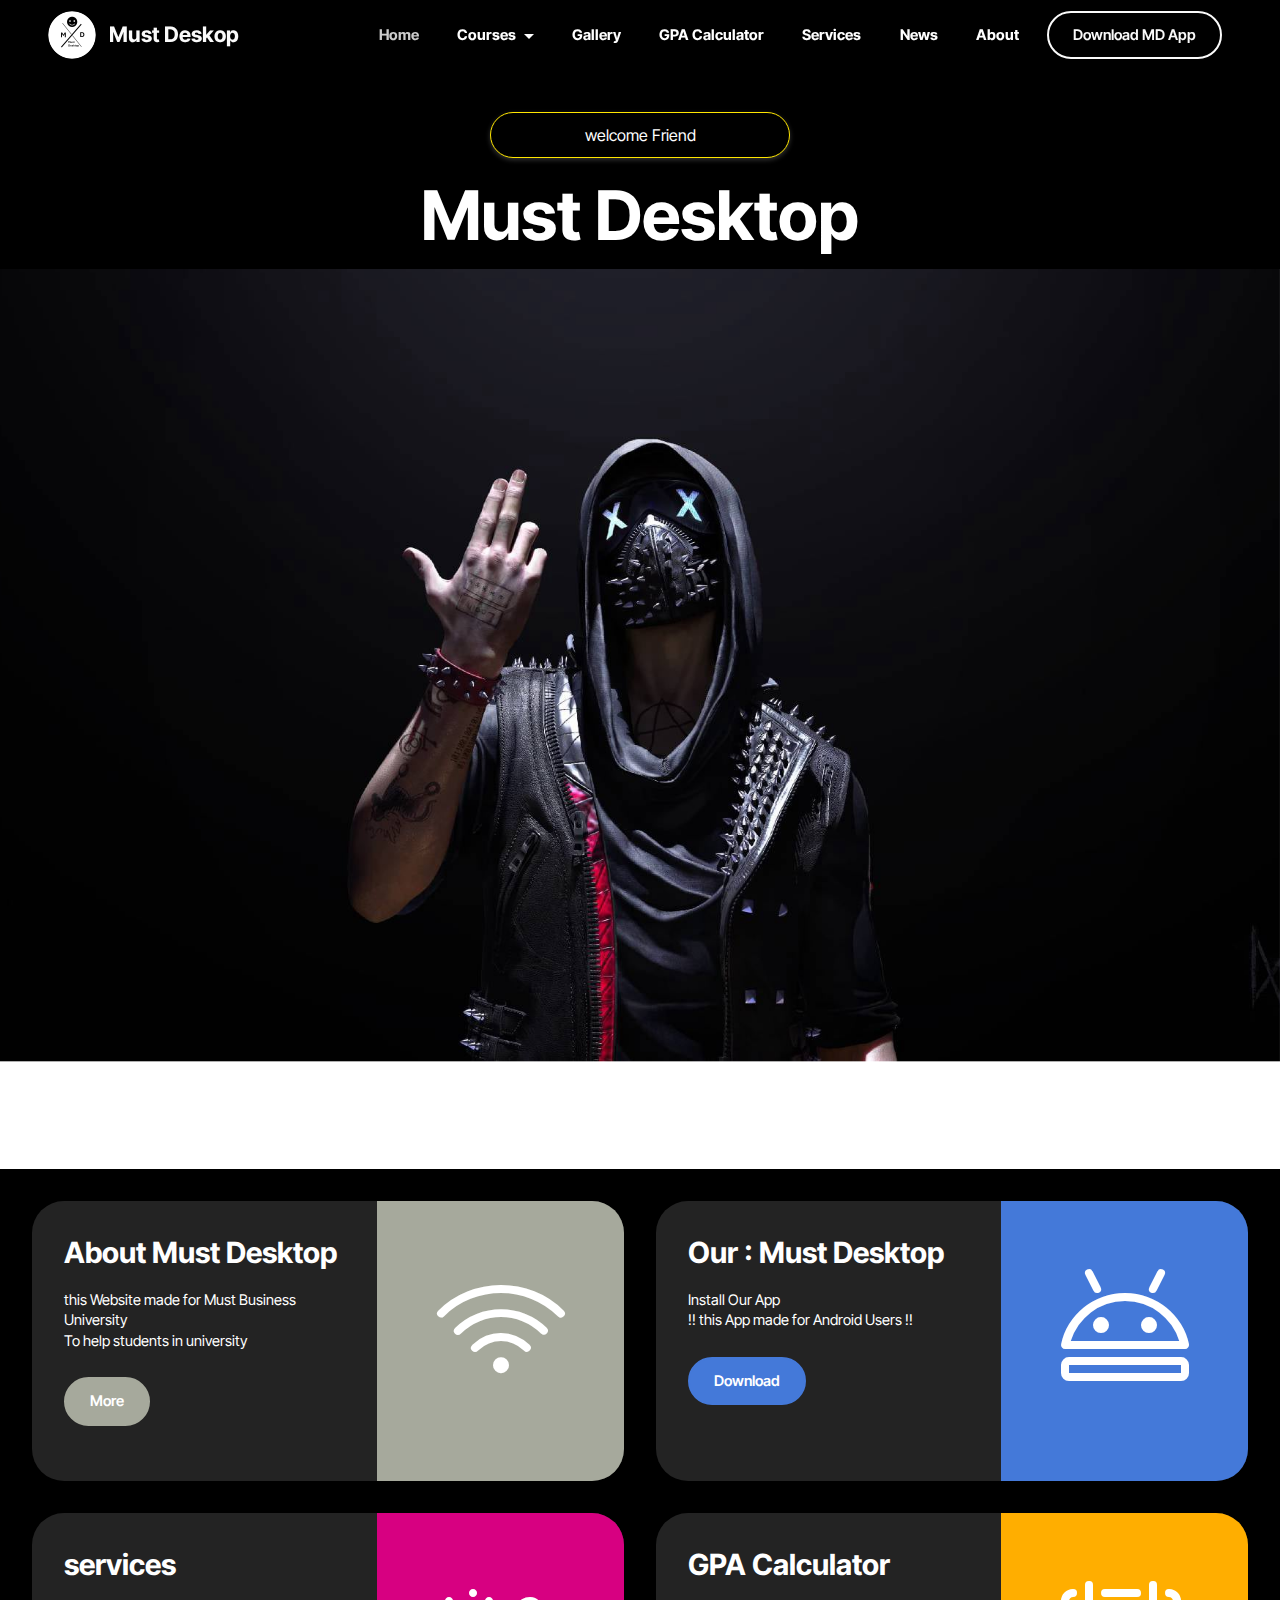
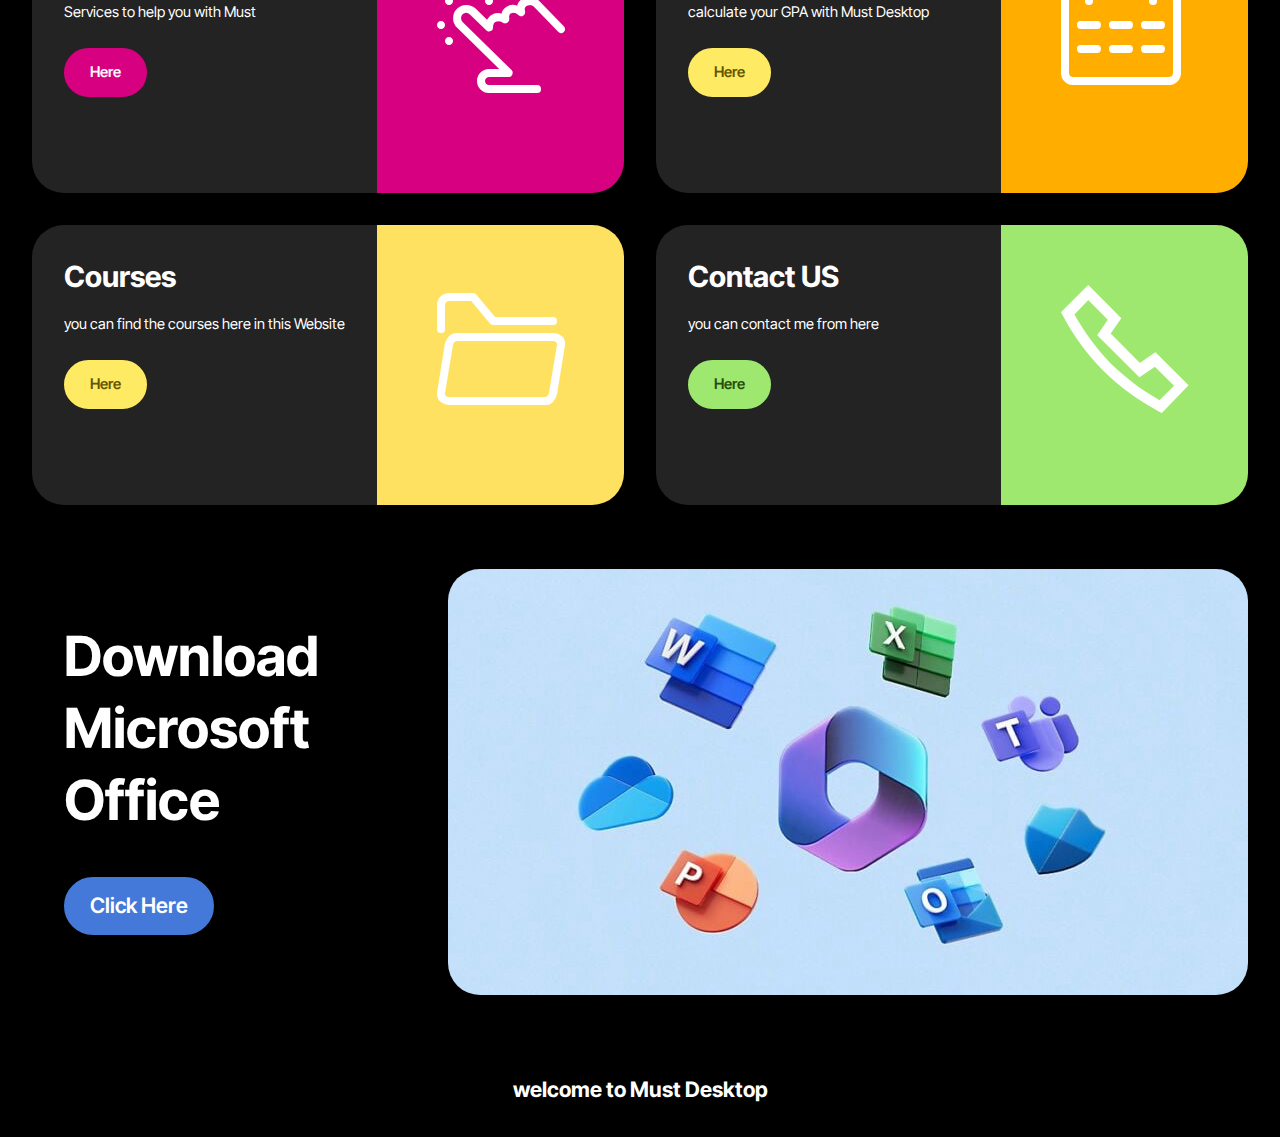
==== index.html @ 6c33d4c7 "Add files via upload" ====
<!DOCTYPE html>
<html  >
<head>
  <!--  -->
  <meta charset="UTF-8">
  <meta http-equiv="X-UA-Compatible" content="IE=edge">
  <meta name="generator" content="">
  <meta name="twitter:card" content="summary_large_image"/>
  <meta name="twitter:image:src" content="assets/images/index-meta.png">
  <meta property="og:image" content="assets/images/index-meta.png">
  <meta name="twitter:title" content="Home">
  <meta name="viewport" content="width=device-width, initial-scale=1, minimum-scale=1">
  <link rel="shortcut icon" href="assets/images/must-dsk-96x96.png" type="image/x-icon">
  <meta name="description" content="">
  
  
  <title>Home</title>
  <link rel="stylesheet" href="assets/web/assets/mobirise-icons-bold/mobirise-icons-bold.css">
  <link rel="stylesheet" href="assets/web/assets/mobirise-icons2/mobirise2.css">
  <link rel="stylesheet" href="assets/bootstrap/css/bootstrap.min.css">
  <link rel="stylesheet" href="assets/bootstrap/css/bootstrap-grid.min.css">
  <link rel="stylesheet" href="assets/bootstrap/css/bootstrap-reboot.min.css">
  <link rel="stylesheet" href="assets/parallax/jarallax.css">
  <link rel="stylesheet" href="assets/animatecss/animate.css">
  <link rel="stylesheet" href="assets/dropdown/css/style.css">
  <link rel="stylesheet" href="assets/socicon/css/styles.css">
  <link rel="stylesheet" href="assets/theme/css/style.css">
  <link rel="preload" href="https://fonts.googleapis.com/css?family=Inter+Tight:100,200,300,400,500,600,700,800,900,100i,200i,300i,400i,500i,600i,700i,800i,900i&display=swap" as="style" onload="this.onload=null;this.rel='stylesheet'">
  <noscript><link rel="stylesheet" href="https://fonts.googleapis.com/css?family=Inter+Tight:100,200,300,400,500,600,700,800,900,100i,200i,300i,400i,500i,600i,700i,800i,900i&display=swap"></noscript>
  <link rel="preload" as="style" href="assets/mobirise/css/mbr-additional.css?v=5UzXDF"><link rel="stylesheet" href="assets/mobirise/css/mbr-additional.css?v=5UzXDF" type="text/css">
  <link rel="stylesheet" href="bott/styleb.css">
  <link rel="stylesheet" href="bott/stylm.css">
  
  
</head>
<body>
    


  <section data-bs-version="5.1" class="menu menu2 cid-ui3Yb6I7RY" once="menu" id="menu2-0">
    
    <nav class="navbar navbar-dropdown navbar-fixed-top navbar-expand-lg">
        <div class="container">
            <div class="navbar-brand">
                <span class="navbar-logo">
                    <a href="index.html">
                        <img src="assets/images/must-dsk-96x96.png" alt="" style="height: 3rem;">
                    </a>
                </span>
                <span class="navbar-caption-wrap"><a class="navbar-caption text-white text-primary display-7" href="index.html">Must Deskop</a></span>
            </div>
            <button class="navbar-toggler" type="button" data-toggle="collapse" data-bs-toggle="collapse" data-target="#navbarSupportedContent" data-bs-target="#navbarSupportedContent" aria-controls="navbarNavAltMarkup" aria-expanded="false" aria-label="Toggle navigation">
                <div class="hamburger">
                    <span></span>
                    <span></span>
                    <span></span>
                    <span></span>
                </div>
            </button>
            <div class="collapse navbar-collapse" id="navbarSupportedContent">
                <ul class="navbar-nav nav-dropdown" data-app-modern-menu="true"><li class="nav-item"><a class="nav-link link text-secondary text-primary display-4" href="index.html"><strong>Home</strong></a></li><li class="nav-item dropdown"><a class="nav-link link text-secondary text-primary dropdown-toggle display-4" href="about.html" data-toggle="dropdown-submenu" data-bs-toggle="dropdown" data-bs-auto-close="outside" aria-expanded="false"><strong>Courses</strong></a><div class="dropdown-menu" aria-labelledby="dropdown-895"><a class="text-secondary text-primary dropdown-item display-4" href="busm.html"><strong>Business</strong></a><a class="text-secondary text-primary dropdown-item display-4" href="med.html"><strong>Media</strong></a></div></li><li class="nav-item"><a class="nav-link link text-secondary text-primary show display-4" href="gallery.html"><strong>Gallery</strong></a></li><li class="nav-item"><a class="nav-link link text-secondary text-primary display-4" href="calc.html"><strong>GPA Calculator</strong></a></li>
                    <li class="nav-item"><a class="nav-link link text-secondary text-primary display-4" href="serv.html"><strong>
                            Services</strong></a></li><li class="nav-item"><a class="nav-link link text-secondary text-primary display-4" href="news.html#news09-1a"><strong>News</strong></a></li><li class="nav-item"><a class="nav-link link text-secondary text-primary display-4" href="about.html"><strong>About</strong></a></li></ul>
                
                <div class="navbar-buttons mbr-section-btn"><a class="btn btn-white-outline display-4" href="serv.html#article05-1d">
                        Download MD App<br></a></div>
            </div>
        </div>
    </nav>
</section>

<section data-bs-version="5.1" class="header10 cid-ui4iijwV7q" id="header10-f">

    

    
    

    <div class="align-center container-fluid">
        <div class="row justify-content-center">
            <div class="col-md-12 col-lg-9">
                <div id="message" class="hidden" style="color: white;" style="font-weight:bolder">welcome Friend</div>
                <h1 class="mbr-section-title mbr-fonts-style mb-3 display-1"><strong>Must Desktop</strong></h1>
                
                
                
            </div>
        </div>
    </div>
</section>

<section data-bs-version="5.1" class="header6 cid-ui46Jbj3x4 mbr-fullscreen mbr-parallax-background" id="header6-a">

    

    
    

    <div class="align-center container">
        <div class="row justify-content-center">
            <div class="col-12 col-lg-10">
                
                
                
                
            </div>
        </div>
    </div>
</section>

<section data-bs-version="5.1" class="features5 cid-ui4jJ9WO62" id="features6-h">

    

    
    
    <div class="container">
        <div class="row justify-content-center">
            <div class="card col-12 col-lg-6">
                <div class="card-wrapper mbr-flex">
                    <div class="card-box align-left">
                        
                        <h5 class="card-title mbr-fonts-style align-left mb-3 display-5"><strong>About Must Desktop</strong></h5>
                        <p class="mbr-text mbr-fonts-style mb-3 display-4">this Website made for Must Business University
<br>To help students in university</p>
                        <div class="mbr-section-btn"><a href="about.html" class="btn btn-info display-4">More</a></div>
                    </div>
                    <div class="img-wrapper img1 align-center">
                        <span class="mbr-iconfont mbrib-wifi"></span>
                    </div>
                </div>
            </div>

            <div class="card col-12 col-lg-6">
                <div class="card-wrapper mbr-flex">
                    <div class="card-box align-left">
                        
                        <h5 class="card-title mbr-fonts-style align-left mb-3 display-5"><strong>Our : Must Desktop</strong></h5>
                        <p class="mbr-text mbr-fonts-style mb-3 display-4">Install Our App
<br>!! this App made for Android Users !!</p>
                        <div class="mbr-section-btn"><a href="serv.html#article05-1d" class="btn btn-warning display-4">Download</a></div>
                    </div>
                    <div class="img-wrapper img2 align-center">
                        <span class="mbr-iconfont mbrib-android"></span>
                    </div>
                </div>
            </div>
        </div>
    </div>
</section>

<section data-bs-version="5.1" class="features5 cid-uilIo9SWCh" id="features6-1h">

    

    
    
    <div class="container">
        <div class="row justify-content-center">
            <div class="card col-12 col-lg-6">
                <div class="card-wrapper mbr-flex">
                    <div class="card-box align-left">
                        
                        <h5 class="card-title mbr-fonts-style align-left mb-3 display-5">
                            <strong>services</strong></h5>
                        <p class="mbr-text mbr-fonts-style mb-3 display-4">Services to help you with Must</p>
                        <div class="mbr-section-btn"><a href="serv.html" class="btn btn-danger display-4">Here</a></div>
                    </div>
                    <div class="img-wrapper img1 align-center">
                        <span class="mbr-iconfont mbrib-touch"></span>
                    </div>
                </div>
            </div>

            <div class="card col-12 col-lg-6">
                <div class="card-wrapper mbr-flex">
                    <div class="card-box align-left">
                        
                        <h5 class="card-title mbr-fonts-style align-left mb-3 display-5"><strong>GPA Calculator</strong></h5>
                        <p class="mbr-text mbr-fonts-style mb-3 display-4">calculate your GPA with Must Desktop</p>
                        <div class="mbr-section-btn"><a href="calc.html#article07-1f" class="btn btn-primary display-4">Here</a></div>
                    </div>
                    <div class="img-wrapper img2 align-center">
                        <span class="mbr-iconfont mbrib-calendar"></span>
                    </div>
                </div>
            </div>
        </div>
    </div>
</section>

<section data-bs-version="5.1" class="features5 cid-ui4jPOGW1m" id="features6-i">

    

    
    
    <div class="container">
        <div class="row justify-content-center">
            <div class="card col-12 col-lg-6">
                <div class="card-wrapper mbr-flex">
                    <div class="card-box align-left">
                        
                        <h5 class="card-title mbr-fonts-style align-left mb-3 display-5">
                            <strong>Courses</strong>
                        </h5>
                        <p class="mbr-text mbr-fonts-style mb-3 display-4">
                            you can find the courses here in this Website</p>
                        <div class="mbr-section-btn"><a href="bus.html" class="btn btn-primary display-4">Here</a></div>
                    </div>
                    <div class="img-wrapper img1 align-center">
                        <span class="mbr-iconfont mbrib-opened-folder"></span>
                    </div>
                </div>
            </div>

            <div class="card col-12 col-lg-6">
                <div class="card-wrapper mbr-flex">
                    <div class="card-box align-left">
                        
                        <h5 class="card-title mbr-fonts-style align-left mb-3 display-5"><strong>Contact US</strong></h5>
                        <p class="mbr-text mbr-fonts-style mb-3 display-4">
                            you can contact me from here</p>
                        <div class="mbr-section-btn"><a href="contact.html" class="btn btn-success display-4">Here</a></div>
                    </div>
                    <div class="img-wrapper img2 align-center">
                        <span class="mbr-iconfont mobi-mbri-phone mobi-mbri"></span>
                    </div>
                </div>
            </div>
        </div>
    </div>
</section>

<section data-bs-version="5.1" class="header1 cid-ujWmqSXsCU" id="header01-21">
	

	
	

	<div class="container-fluid">
		<div class="row justify-content-center">
			<div class="col-12 col-md-12 col-lg-8 image-wrapper">
				<img class="w-100" src="assets/images/microsoft-office-microsoft-365-800x426.jpg" alt="">
			</div>
			<div class="col-12 col-lg col-md-12">
				<div class="text-wrapper align-left">
					<h1 class="mbr-section-title mbr-fonts-style mb-4 display-2">
						<strong>Download&nbsp; Microsoft Office</strong></h1>
					
					<div class="mbr-section-btn mt-3"><a class="btn btn-warning display-7" href="serv.html#article05-1z">Click Here</a></div>
				</div>
			</div>
		</div>
	</div>
</section>

<section data-bs-version="5.1" class="footer4 cid-uidx9mjddY" once="footers" id="footer04-p">

    

    

    <div class="container">
        <div class="media-container-row align-center mbr-white">
            <div class="col-12">
                <p class="mbr-text mb-0 mbr-fonts-style display-7"><strong>welcome to Must Desktop</strong></p>
            </div>
        </div>
    </div>
<script src="assets/bootstrap/js/bootstrap.bundle.min.js"></script>  <script src="assets/parallax/jarallax.js"></script>  <script src="assets/smoothscroll/smooth-scroll.js"></script>  <script src="assets/ytplayer/index.js"></script>  <script src="assets/dropdown/js/navbar-dropdown.js"></script>  <script src="assets/theme/js/script.js"></script>  
  
  
 <div id="scrollToTop" class="scrollToTop mbr-arrow-up"><a style="text-align: center;"><i class="mbr-arrow-up-icon mbr-arrow-up-icon-cm cm-icon cm-icon-smallarrow-up"></i></a></div>
    <input name="animation" type="hidden">

    
      <div class="bottom-nav">
          <a href="index.html" class="nav-link">
              <img src="bott/iconbott/home_24dp_E8EAED.svg" alt="Home">
              <span style="font-size: 9px;">Home</span>
          </a>
          <a href="bus.html" class="nav-link">
              <img src="bott/iconbott/folder_24dp_E8EAED.svg" alt="Courses">
              <span style="font-size: 9px;">Courses</span>
          </a>
          <a href="serv.html" class="nav-link">
              <img src="bott/iconbott/dns_24dp_E8EAED.svg" alt="Gallery">
              <span style="font-size: 9px;" >Services</span>
          </a>
          <a href="calc.html" class="nav-link">
              <img src="bott/iconbott/calculate_24dp_E8EAED.svg" alt="About">
              <span style="font-size: 9px;">GPA Calculator</span>
          </a>
          <a href="about.html" class="nav-link">
              <img src="bott/iconbott/bolt_24dp_E8EAED.svg" alt="About">
              <span style="font-size: 9px;">About</span>
            </a>
      </div>
    
      <script src="bott/script.js"></script>
      <script src="bott/scripts.js"></script>
  </body>
</html>
---- assets/web/assets/mobirise-icons-bold/mobirise-icons-bold.css ----
@font-face {
  font-family: 'mobirise-icons-bold';
  font-display: swap;
  src:  url('mobirise-icons-bold.eot?m1l4yr');
  src:  url('mobirise-icons-bold.eot?m1l4yr#iefix') format('embedded-opentype'),
    url('mobirise-icons-bold.ttf?m1l4yr') format('truetype'),
    url('mobirise-icons-bold.woff?m1l4yr') format('woff'),
    url('mobirise-icons-bold.svg?m1l4yr#mobirise-icons-bold') format('svg');
  font-weight: normal;
  font-style: normal;
}

[class^="mbrib-"], [class*="mbrib-"] {
  /* use !important to prevent issues with browser extensions that change fonts */
  font-family: 'mobirise-icons-bold' !important;
  speak: none;
  font-style: normal;
  font-weight: normal;
  font-variant: normal;
  text-transform: none;
  line-height: 1;

  /* Better Font Rendering =========== */
  -webkit-font-smoothing: antialiased;
  -moz-osx-font-smoothing: grayscale;
}

.mbrib-add-submenu:before {
  content: "\e900";
}
.mbrib-alert:before {
  content: "\e901";
}
.mbrib-align-center:before {
  content: "\e902";
}
.mbrib-align-justify:before {
  content: "\e903";
}
.mbrib-align-left:before {
  content: "\e904";
}
.mbrib-align-right:before {
  content: "\e905";
}
.mbrib-android:before {
  content: "\e906";
}
.mbrib-apple:before {
  content: "\e907";
}
.mbrib-arrow-down:before {
  content: "\e908";
}
.mbrib-arrow-next:before {
  content: "\e909";
}
.mbrib-arrow-prev:before {
  content: "\e90a";
}
.mbrib-arrow-up:before {
  content: "\e90b";
}
.mbrib-bold:before {
  content: "\e90c";
}
.mbrib-bookmark:before {
  content: "\e90d";
}
.mbrib-bootstrap:before {
  content: "\e90e";
}
.mbrib-briefcase:before {
  content: "\e90f";
}
.mbrib-browse:before {
  content: "\e910";
}
.mbrib-bulleted-list:before {
  content: "\e911";
}
.mbrib-calendar:before {
  content: "\e912";
}
.mbrib-camera:before {
  content: "\e913";
}
.mbrib-cart-add:before {
  content: "\e914";
}
.mbrib-cart-full:before {
  content: "\e915";
}
.mbrib-cash:before {
  content: "\e916";
}
.mbrib-change-style:before {
  content: "\e917";
}
.mbrib-chat:before {
  content: "\e918";
}
.mbrib-clock:before {
  content: "\e919";
}
.mbrib-close:before {
  content: "\e91a";
}
.mbrib-cloud:before {
  content: "\e91b";
}
.mbrib-code:before {
  content: "\e91c";
}
.mbrib-contact-form:before {
  content: "\e91d";
}
.mbrib-credit-card:before {
  content: "\e91e";
}
.mbrib-cursor-click:before {
  content: "\e91f";
}
.mbrib-cust-feedback:before {
  content: "\e920";
}
.mbrib-database:before {
  content: "\e921";
}
.mbrib-delivery:before {
  content: "\e922";
}
.mbrib-desktop:before {
  content: "\e923";
}
.mbrib-devices:before {
  content: "\e924";
}
.mbrib-down:before {
  content: "\e925";
}
.mbrib-download:before {
  content: "\e926";
}
.mbrib-drag-n-drop:before {
  content: "\e927";
}
.mbrib-drag-n-drop2:before {
  content: "\e928";
}
.mbrib-edit:before {
  content: "\e929";
}
.mbrib-edit2:before {
  content: "\e92a";
}
.mbrib-error:before {
  content: "\e92b";
}
.mbrib-extension:before {
  content: "\e92c";
}
.mbrib-features:before {
  content: "\e92d";
}
.mbrib-file:before {
  content: "\e92e";
}
.mbrib-flag:before {
  content: "\e92f";
}
.mbrib-folder:before {
  content: "\e930";
}
.mbrib-gift:before {
  content: "\e931";
}
.mbrib-github:before {
  content: "\e932";
}
.mbrib-globe-2:before {
  content: "\e933";
}
.mbrib-globe:before {
  content: "\e934";
}
.mbrib-growing-chart:before {
  content: "\e935";
}
.mbrib-hearth:before {
  content: "\e936";
}
.mbrib-help:before {
  content: "\e937";
}
.mbrib-home:before {
  content: "\e938";
}
.mbrib-hot-cup:before {
  content: "\e939";
}
.mbrib-idea:before {
  content: "\e93a";
}
.mbrib-image-gallery:before {
  content: "\e93b";
}
.mbrib-image-slider:before {
  content: "\e93c";
}
.mbrib-info:before {
  content: "\e93d";
}
.mbrib-italic:before {
  content: "\e93e";
}
.mbrib-key:before {
  content: "\e93f";
}
.mbrib-laptop:before {
  content: "\e940";
}
.mbrib-layers:before {
  content: "\e941";
}
.mbrib-left-right:before {
  content: "\e942";
}
.mbrib-left:before {
  content: "\e943";
}
.mbrib-letter:before {
  content: "\e944";
}
.mbrib-like:before {
  content: "\e945";
}
.mbrib-link:before {
  content: "\e946";
}
.mbrib-lock:before {
  content: "\e947";
}
.mbrib-login:before {
  content: "\e948";
}
.mbrib-logout:before {
  content: "\e949";
}
.mbrib-magic-stick:before {
  content: "\e94a";
}
.mbrib-map-pin:before {
  content: "\e94b";
}
.mbrib-menu:before {
  content: "\e94c";
}
.mbrib-mobile:before {
  content: "\e94d";
}
.mbrib-mobile2:before {
  content: "\e94e";
}
.mbrib-mobirise:before {
  content: "\e94f";
}
.mbrib-more-horizontal:before {
  content: "\e950";
}
.mbrib-more-vertical:before {
  content: "\e951";
}
.mbrib-music:before {
  content: "\e952";
}
.mbrib-new-file:before {
  content: "\e953";
}
.mbrib-numbered-list:before {
  content: "\e954";
}
.mbrib-opened-folder:before {
  content: "\e955";
}
.mbrib-pages:before {
  content: "\e956";
}
.mbrib-paper-plane:before {
  content: "\e957";
}
.mbrib-paperclip:before {
  content: "\e958";
}
.mbrib-photo:before {
  content: "\e959";
}
.mbrib-photos:before {
  content: "\e95a";
}
.mbrib-pin:before {
  content: "\e95b";
}
.mbrib-play:before {
  content: "\e95c";
}
.mbrib-plus:before {
  content: "\e95d";
}
.mbrib-preview:before {
  content: "\e95e";
}
.mbrib-print:before {
  content: "\e95f";
}
.mbrib-protect:before {
  content: "\e960";
}
.mbrib-question:before {
  content: "\e961";
}
.mbrib-quote-left:before {
  content: "\e962";
}
.mbrib-quote-right:before {
  content: "\e963";
}
.mbrib-redo:before {
  content: "\e964";
}
.mbrib-refresh:before {
  content: "\e965";
}
.mbrib-responsive:before {
  content: "\e966";
}
.mbrib-right:before {
  content: "\e967";
}
.mbrib-rocket:before {
  content: "\e968";
}
.mbrib-sad-face:before {
  content: "\e969";
}
.mbrib-sale:before {
  content: "\e96a";
}
.mbrib-save:before {
  content: "\e96b";
}
.mbrib-search:before {
  content: "\e96c";
}
.mbrib-setting:before {
  content: "\e96d";
}
.mbrib-setting2:before {
  content: "\e96e";
}
.mbrib-setting3:before {
  content: "\e96f";
}
.mbrib-share:before {
  content: "\e970";
}
.mbrib-shopping-bag:before {
  content: "\e971";
}
.mbrib-shopping-basket:before {
  content: "\e972";
}
.mbrib-shopping-cart:before {
  content: "\e973";
}
.mbrib-sites:before {
  content: "\e974";
}
.mbrib-smile-face:before {
  content: "\e975";
}
.mbrib-speed:before {
  content: "\e976";
}
.mbrib-star:before {
  content: "\e977";
}
.mbrib-success:before {
  content: "\e978";
}
.mbrib-sun:before {
  content: "\e979";
}
.mbrib-sun2:before {
  content: "\e97a";
}
.mbrib-tablet-vertical:before {
  content: "\e97b";
}
.mbrib-tablet:before {
  content: "\e97c";
}
.mbrib-target:before {
  content: "\e97d";
}
.mbrib-timer:before {
  content: "\e97e";
}
.mbrib-to-ftp:before {
  content: "\e97f";
}
.mbrib-to-local-drive:before {
  content: "\e980";
}
.mbrib-touch-swipe:before {
  content: "\e981";
}
.mbrib-touch:before {
  content: "\e982";
}
.mbrib-trash:before {
  content: "\e983";
}
.mbrib-underline:before {
  content: "\e984";
}
.mbrib-undo:before {
  content: "\e985";
}
.mbrib-unlink:before {
  content: "\e986";
}
.mbrib-unlock:before {
  content: "\e987";
}
.mbrib-up-down:before {
  content: "\e988";
}
.mbrib-up:before {
  content: "\e989";
}
.mbrib-update:before {
  content: "\e98a";
}
.mbrib-upload:before {
  content: "\e98b";
}
.mbrib-user:before {
  content: "\e98c";
}
.mbrib-user2:before {
  content: "\e98d";
}
.mbrib-users:before {
  content: "\e98e";
}
.mbrib-video-play:before {
  content: "\e98f";
}
.mbrib-video:before {
  content: "\e990";
}
.mbrib-watch:before {
  content: "\e991";
}
.mbrib-website-theme:before {
  content: "\e992";
}
.mbrib-wifi:before {
  content: "\e993";
}
.mbrib-windows:before {
  content: "\e994";
}
.mbrib-zoom-out:before {
  content: "\e995";
}
---- assets/web/assets/mobirise-icons2/mobirise2.css ----
@font-face {
  font-family: 'Moririse2';
  font-display: swap;
  src:  url('mobirise2.eot?f2bix4');
  src:  url('mobirise2.eot?f2bix4#iefix') format('embedded-opentype'),
    url('mobirise2.ttf?f2bix4') format('truetype'),
    url('mobirise2.woff?f2bix4') format('woff'),
    url('mobirise2.svg?f2bix4#mobirise2') format('svg');
  font-weight: normal;
  font-style: normal;
}

[class^="mobi-"], [class*=" mobi-"] {
  /* use !important to prevent issues with browser extensions that change fonts */
  font-family: 'Moririse2' !important;
  speak: none;
  font-style: normal;
  font-weight: normal;
  font-variant: normal;
  text-transform: none;
  line-height: 1;

  /* Better Font Rendering =========== */
  -webkit-font-smoothing: antialiased;
  -moz-osx-font-smoothing: grayscale;
}

.mobi-mbri-add-submenu:before {
  content: "\e900";
}
.mobi-mbri-alert:before {
  content: "\e901";
}
.mobi-mbri-align-center:before {
  content: "\e902";
}
.mobi-mbri-align-justify:before {
  content: "\e903";
}
.mobi-mbri-align-left:before {
  content: "\e904";
}
.mobi-mbri-align-right:before {
  content: "\e905";
}
.mobi-mbri-android:before {
  content: "\e906";
}
.mobi-mbri-apple:before {
  content: "\e907";
}
.mobi-mbri-arrow-down:before {
  content: "\e908";
}
.mobi-mbri-arrow-next:before {
  content: "\e909";
}
.mobi-mbri-arrow-prev:before {
  content: "\e90a";
}
.mobi-mbri-arrow-up:before {
  content: "\e90b";
}
.mobi-mbri-bold:before {
  content: "\e90c";
}
.mobi-mbri-bookmark:before {
  content: "\e90d";
}
.mobi-mbri-bootstrap:before {
  content: "\e90e";
}
.mobi-mbri-briefcase:before {
  content: "\e90f";
}
.mobi-mbri-browse:before {
  content: "\e910";
}
.mobi-mbri-bulleted-list:before {
  content: "\e911";
}
.mobi-mbri-calendar:before {
  content: "\e912";
}
.mobi-mbri-camera:before {
  content: "\e913";
}
.mobi-mbri-cart-add:before {
  content: "\e914";
}
.mobi-mbri-cart-full:before {
  content: "\e915";
}
.mobi-mbri-cash:before {
  content: "\e916";
}
.mobi-mbri-change-style:before {
  content: "\e917";
}
.mobi-mbri-chat:before {
  content: "\e918";
}
.mobi-mbri-clock:before {
  content: "\e919";
}
.mobi-mbri-close:before {
  content: "\e91a";
}
.mobi-mbri-cloud:before {
  content: "\e91b";
}
.mobi-mbri-code:before {
  content: "\e91c";
}
.mobi-mbri-contact-form:before {
  content: "\e91d";
}
.mobi-mbri-credit-card:before {
  content: "\e91e";
}
.mobi-mbri-cursor-click:before {
  content: "\e91f";
}
.mobi-mbri-cust-feedback:before {
  content: "\e920";
}
.mobi-mbri-database:before {
  content: "\e921";
}
.mobi-mbri-delivery:before {
  content: "\e922";
}
.mobi-mbri-desktop:before {
  content: "\e923";
}
.mobi-mbri-devices:before {
  content: "\e924";
}
.mobi-mbri-down:before {
  content: "\e925";
}
.mobi-mbri-download-2:before {
  content: "\e926";
}
.mobi-mbri-download:before {
  content: "\e927";
}
.mobi-mbri-drag-n-drop-2:before {
  content: "\e928";
}
.mobi-mbri-drag-n-drop:before {
  content: "\e929";
}
.mobi-mbri-edit-2:before {
  content: "\e92a";
}
.mobi-mbri-edit:before {
  content: "\e92b";
}
.mobi-mbri-error:before {
  content: "\e92c";
}
.mobi-mbri-extension:before {
  content: "\e92d";
}
.mobi-mbri-features:before {
  content: "\e92e";
}
.mobi-mbri-file:before {
  content: "\e92f";
}
.mobi-mbri-flag:before {
  content: "\e930";
}
.mobi-mbri-folder:before {
  content: "\e931";
}
.mobi-mbri-gift:before {
  content: "\e932";
}
.mobi-mbri-github:before {
  content: "\e933";
}
.mobi-mbri-globe-2:before {
  content: "\e934";
}
.mobi-mbri-globe:before {
  content: "\e935";
}
.mobi-mbri-growing-chart:before {
  content: "\e936";
}
.mobi-mbri-hearth:before {
  content: "\e937";
}
.mobi-mbri-help:before {
  content: "\e938";
}
.mobi-mbri-home:before {
  content: "\e939";
}
.mobi-mbri-hot-cup:before {
  content: "\e93a";
}
.mobi-mbri-idea:before {
  content: "\e93b";
}
.mobi-mbri-image-gallery:before {
  content: "\e93c";
}
.mobi-mbri-image-slider:before {
  content: "\e93d";
}
.mobi-mbri-info:before {
  content: "\e93e";
}
.mobi-mbri-italic:before {
  content: "\e93f";
}
.mobi-mbri-key:before {
  content: "\e940";
}
.mobi-mbri-laptop:before {
  content: "\e941";
}
.mobi-mbri-layers:before {
  content: "\e942";
}
.mobi-mbri-left-right:before {
  content: "\e943";
}
.mobi-mbri-left:before {
  content: "\e944";
}
.mobi-mbri-letter:before {
  content: "\e945";
}
.mobi-mbri-like:before {
  content: "\e946";
}
.mobi-mbri-link:before {
  content: "\e947";
}
.mobi-mbri-lock:before {
  content: "\e948";
}
.mobi-mbri-login:before {
  content: "\e949";
}
.mobi-mbri-logout:before {
  content: "\e94a";
}
.mobi-mbri-magic-stick:before {
  content: "\e94b";
}
.mobi-mbri-map-pin:before {
  content: "\e94c";
}
.mobi-mbri-menu:before {
  content: "\e94d";
}
.mobi-mbri-mobile-2:before {
  content: "\e94e";
}
.mobi-mbri-mobile-horizontal:before {
  content: "\e94f";
}
.mobi-mbri-mobile:before {
  content: "\e950";
}
.mobi-mbri-mobirise:before {
  content: "\e951";
}
.mobi-mbri-more-horizontal:before {
  content: "\e952";
}
.mobi-mbri-more-vertical:before {
  content: "\e953";
}
.mobi-mbri-music:before {
  content: "\e954";
}
.mobi-mbri-new-file:before {
  content: "\e955";
}
.mobi-mbri-numbered-list:before {
  content: "\e956";
}
.mobi-mbri-opened-folder:before {
  content: "\e957";
}
.mobi-mbri-pages:before {
  content: "\e958";
}
.mobi-mbri-paper-plane:before {
  content: "\e959";
}
.mobi-mbri-paperclip:before {
  content: "\e95a";
}
.mobi-mbri-phone:before {
  content: "\e95b";
}
.mobi-mbri-photo:before {
  content: "\e95c";
}
.mobi-mbri-photos:before {
  content: "\e95d";
}
.mobi-mbri-pin:before {
  content: "\e95e";
}
.mobi-mbri-play:before {
  content: "\e95f";
}
.mobi-mbri-plus:before {
  content: "\e960";
}
.mobi-mbri-preview:before {
  content: "\e961";
}
.mobi-mbri-print:before {
  content: "\e962";
}
.mobi-mbri-protect:before {
  content: "\e963";
}
.mobi-mbri-question:before {
  content: "\e964";
}
.mobi-mbri-quote-left:before {
  content: "\e965";
}
.mobi-mbri-quote-right:before {
  content: "\e966";
}
.mobi-mbri-redo:before {
  content: "\e967";
}
.mobi-mbri-refresh:before {
  content: "\e968";
}
.mobi-mbri-responsive-2:before {
  content: "\e969";
}
.mobi-mbri-responsive:before {
  content: "\e96a";
}
.mobi-mbri-right:before {
  content: "\e96b";
}
.mobi-mbri-rocket:before {
  content: "\e96c";
}
.mobi-mbri-sad-face:before {
  content: "\e96d";
}
.mobi-mbri-sale:before {
  content: "\e96e";
}
.mobi-mbri-save:before {
  content: "\e96f";
}
.mobi-mbri-search:before {
  content: "\e970";
}
.mobi-mbri-setting-2:before {
  content: "\e971";
}
.mobi-mbri-setting-3:before {
  content: "\e972";
}
.mobi-mbri-setting:before {
  content: "\e973";
}
.mobi-mbri-share:before {
  content: "\e974";
}
.mobi-mbri-shopping-bag:before {
  content: "\e975";
}
.mobi-mbri-shopping-basket:before {
  content: "\e976";
}
.mobi-mbri-shopping-cart:before {
  content: "\e977";
}
.mobi-mbri-sites:before {
  content: "\e978";
}
.mobi-mbri-smile-face:before {
  content: "\e979";
}
.mobi-mbri-speed:before {
  content: "\e97a";
}
.mobi-mbri-star:before {
  content: "\e97b";
}
.mobi-mbri-success:before {
  content: "\e97c";
}
.mobi-mbri-sun:before {
  content: "\e97d";
}
.mobi-mbri-sun2:before {
  content: "\e97e";
}
.mobi-mbri-tablet-vertical:before {
  content: "\e97f";
}
.mobi-mbri-tablet:before {
  content: "\e980";
}
.mobi-mbri-target:before {
  content: "\e981";
}
.mobi-mbri-timer:before {
  content: "\e982";
}
.mobi-mbri-to-ftp:before {
  content: "\e983";
}
.mobi-mbri-to-local-drive:before {
  content: "\e984";
}
.mobi-mbri-touch-swipe:before {
  content: "\e985";
}
.mobi-mbri-touch:before {
  content: "\e986";
}
.mobi-mbri-trash:before {
  content: "\e987";
}
.mobi-mbri-underline:before {
  content: "\e988";
}
.mobi-mbri-undo:before {
  content: "\e989";
}
.mobi-mbri-unlink:before {
  content: "\e98a";
}
.mobi-mbri-unlock:before {
  content: "\e98b";
}
.mobi-mbri-up-down:before {
  content: "\e98c";
}
.mobi-mbri-up:before {
  content: "\e98d";
}
.mobi-mbri-update:before {
  content: "\e98e";
}
.mobi-mbri-upload-2:before {
  content: "\e98f";
}
.mobi-mbri-upload:before {
  content: "\e990";
}
.mobi-mbri-user-2:before {
  content: "\e991";
}
.mobi-mbri-user:before {
  content: "\e992";
}
.mobi-mbri-users:before {
  content: "\e993";
}
.mobi-mbri-video-play:before {
  content: "\e994";
}
.mobi-mbri-video:before {
  content: "\e995";
}
.mobi-mbri-watch:before {
  content: "\e996";
}
.mobi-mbri-website-theme-2:before {
  content: "\e997";
}
.mobi-mbri-website-theme:before {
  content: "\e998";
}
.mobi-mbri-wifi:before {
  content: "\e999";
}
.mobi-mbri-windows:before {
  content: "\e99a";
}
.mobi-mbri-zoom-in:before {
  content: "\e99b";
}
.mobi-mbri-zoom-out:before {
  content: "\e99c";
}
---- assets/parallax/jarallax.css ----
.jarallax {
    position: relative;
    z-index: 0;
}
.jarallax > .jarallax-img {
    position: absolute;
    object-fit: cover;
    /* support for plugin https://github.com/bfred-it/object-fit-images */
    font-family: 'object-fit: cover;';
    top: 0;
    left: 0;
    width: 100%;
    height: 100%;
    z-index: -1;
}
---- assets/dropdown/css/style.css ----
.navbar-dropdown {
  left: 0;
  padding: 0;
  position: absolute;
  right: 0;
  top: 0;
  transition: all 0.45s ease;
  z-index: 1030;
  background: #282828; }
  .navbar-dropdown .navbar-logo {
    margin-right: 0.8rem;
    transition: margin 0.3s ease-in-out;
    vertical-align: middle; }
    .navbar-dropdown .navbar-logo img {
      height: 3.125rem;
      transition: all 0.3s ease-in-out; }
    .navbar-dropdown .navbar-logo.mbr-iconfont {
      font-size: 3.125rem;
      line-height: 3.125rem; }
  .navbar-dropdown .navbar-caption {
    font-weight: 700;
    white-space: normal;
    vertical-align: -4px;
    line-height: 3.125rem !important; }
    .navbar-dropdown .navbar-caption, .navbar-dropdown .navbar-caption:hover {
      color: inherit;
      text-decoration: none; }
  .navbar-dropdown .mbr-iconfont + .navbar-caption {
    vertical-align: -1px; }
  .navbar-dropdown.navbar-fixed-top {
    position: fixed; }
  .navbar-dropdown .navbar-brand span {
    vertical-align: -4px; }
  .navbar-dropdown.bg-color.transparent {
    background: none; }
  .navbar-dropdown.navbar-short .navbar-brand {
    padding: 0.625rem 0; }
    .navbar-dropdown.navbar-short .navbar-brand span {
      vertical-align: -1px; }
  .navbar-dropdown.navbar-short .navbar-caption {
    line-height: 2.375rem !important;
    vertical-align: -2px; }
  .navbar-dropdown.navbar-short .navbar-logo {
    margin-right: 0.5rem; }
    .navbar-dropdown.navbar-short .navbar-logo img {
      height: 2.375rem; }
    .navbar-dropdown.navbar-short .navbar-logo.mbr-iconfont {
      font-size: 2.375rem;
      line-height: 2.375rem; }
  .navbar-dropdown.navbar-short .mbr-table-cell {
    height: 3.625rem; }
  .navbar-dropdown .navbar-close {
    left: 0.6875rem;
    position: fixed;
    top: 0.75rem;
    z-index: 1000; }
  .navbar-dropdown .hamburger-icon {
    content: "";
    display: inline-block;
    vertical-align: middle;
    width: 16px;
    -webkit-box-shadow: 0 -6px 0 1px #282828,0 0 0 1px #282828,0 6px 0 1px #282828;
    -moz-box-shadow: 0 -6px 0 1px #282828,0 0 0 1px #282828,0 6px 0 1px #282828;
    box-shadow: 0 -6px 0 1px #282828,0 0 0 1px #282828,0 6px 0 1px #282828; }

.dropdown-menu .dropdown-toggle[data-toggle="dropdown-submenu"]::after {
  border-bottom: 0.35em solid transparent;
  border-left: 0.35em solid;
  border-right: 0;
  border-top: 0.35em solid transparent;
  margin-left: 0.3rem; }

.dropdown-menu .dropdown-item:focus {
  outline: 0; }

.nav-dropdown {
  font-size: 0.75rem;
  font-weight: 500;
  height: auto !important; }
  .nav-dropdown .nav-btn {
    padding-left: 1rem; }
  .nav-dropdown .link {
    margin: .667em 1.667em;
    font-weight: 500;
    padding: 0;
    transition: color .2s ease-in-out; }
    .nav-dropdown .link.dropdown-toggle {
      margin-right: 2.583em; }
      .nav-dropdown .link.dropdown-toggle::after {
        margin-left: .25rem;
        border-top: 0.35em solid;
        border-right: 0.35em solid transparent;
        border-left: 0.35em solid transparent;
        border-bottom: 0; }
      .nav-dropdown .link.dropdown-toggle[aria-expanded="true"] {
        margin: 0;
        padding: 0.667em 3.263em  0.667em 1.667em; }
  .nav-dropdown .link::after,
  .nav-dropdown .dropdown-item::after {
    color: inherit; }
  .nav-dropdown .btn {
    font-size: 0.75rem;
    font-weight: 700;
    letter-spacing: 0;
    margin-bottom: 0;
    padding-left: 1.25rem;
    padding-right: 1.25rem; }
  .nav-dropdown .dropdown-menu {
    border-radius: 0;
    border: 0;
    left: 0;
    margin: 0;
    padding-bottom: 1.25rem;
    padding-top: 1.25rem;
    position: relative; }
  .nav-dropdown .dropdown-submenu {
    margin-left: 0.125rem;
    top: 0; }
  .nav-dropdown .dropdown-item {
    font-weight: 500;
    line-height: 2;
    padding: 0.3846em 4.615em 0.3846em 1.5385em;
    position: relative;
    transition: color .2s ease-in-out, background-color .2s ease-in-out; }
    .nav-dropdown .dropdown-item::after {
      margin-top: -0.3077em;
      position: absolute;
      right: 1.1538em;
      top: 50%; }
    .nav-dropdown .dropdown-item:focus, .nav-dropdown .dropdown-item:hover {
      background: none; }

@media (max-width: 767px) {
  .nav-dropdown.navbar-toggleable-sm {
    bottom: 0;
    display: none;
    left: 0;
    overflow-x: hidden;
    position: fixed;
    top: 0;
    transform: translateX(-100%);
    -ms-transform: translateX(-100%);
    -webkit-transform: translateX(-100%);
    width: 18.75rem;
    z-index: 999; } }
.nav-dropdown.navbar-toggleable-xl {
  bottom: 0;
  display: none;
  left: 0;
  overflow-x: hidden;
  position: fixed;
  top: 0;
  transform: translateX(-100%);
  -ms-transform: translateX(-100%);
  -webkit-transform: translateX(-100%);
  width: 18.75rem;
  z-index: 999; }

.nav-dropdown-sm {
  display: block !important;
  overflow-x: hidden;
  overflow: auto;
  padding-top: 3.875rem; }
  .nav-dropdown-sm::after {
    content: "";
    display: block;
    height: 3rem;
    width: 100%; }
  .nav-dropdown-sm.collapse.in ~ .navbar-close {
    display: block !important; }
  .nav-dropdown-sm.collapsing, .nav-dropdown-sm.collapse.in {
    transform: translateX(0);
    -ms-transform: translateX(0);
    -webkit-transform: translateX(0);
    transition: all 0.25s ease-out;
    -webkit-transition: all 0.25s ease-out;
    background: #282828; }
  .nav-dropdown-sm.collapsing[aria-expanded="false"] {
    transform: translateX(-100%);
    -ms-transform: translateX(-100%);
    -webkit-transform: translateX(-100%); }
  .nav-dropdown-sm .nav-item {
    display: block;
    margin-left: 0 !important;
    padding-left: 0; }
  .nav-dropdown-sm .link,
  .nav-dropdown-sm .dropdown-item {
    border-top: 1px dotted rgba(255, 255, 255, 0.1);
    font-size: 0.8125rem;
    line-height: 1.6;
    margin: 0 !important;
    padding: 0.875rem 2.4rem 0.875rem 1.5625rem !important;
    position: relative;
    white-space: normal; }
    .nav-dropdown-sm .link:focus, .nav-dropdown-sm .link:hover,
    .nav-dropdown-sm .dropdown-item:focus,
    .nav-dropdown-sm .dropdown-item:hover {
      background: rgba(0, 0, 0, 0.2) !important;
      color: #c0a375; }
  .nav-dropdown-sm .nav-btn {
    position: relative;
    padding: 1.5625rem 1.5625rem 0 1.5625rem; }
    .nav-dropdown-sm .nav-btn::before {
      border-top: 1px dotted rgba(255, 255, 255, 0.1);
      content: "";
      left: 0;
      position: absolute;
      top: 0;
      width: 100%; }
    .nav-dropdown-sm .nav-btn + .nav-btn {
      padding-top: 0.625rem; }
      .nav-dropdown-sm .nav-btn + .nav-btn::before {
        display: none; }
  .nav-dropdown-sm .btn {
    padding: 0.625rem 0; }
  .nav-dropdown-sm .dropdown-toggle[data-toggle="dropdown-submenu"]::after {
    margin-left: .25rem;
    border-top: 0.35em solid;
    border-right: 0.35em solid transparent;
    border-left: 0.35em solid transparent;
    border-bottom: 0; }
  .nav-dropdown-sm .dropdown-toggle[data-toggle="dropdown-submenu"][aria-expanded="true"]::after {
    border-top: 0;
    border-right: 0.35em solid transparent;
    border-left: 0.35em solid transparent;
    border-bottom: 0.35em solid; }
  .nav-dropdown-sm .dropdown-menu {
    margin: 0;
    padding: 0;
    position: relative;
    top: 0;
    left: 0;
    width: 100%;
    border: 0;
    float: none;
    border-radius: 0;
    background: none; }
  .nav-dropdown-sm .dropdown-submenu {
    left: 100%;
    margin-left: 0.125rem;
    margin-top: -1.25rem;
    top: 0; }

.navbar-toggleable-sm .nav-dropdown .dropdown-menu {
  position: absolute; }

.navbar-toggleable-sm .nav-dropdown .dropdown-submenu {
  left: 100%;
  margin-left: 0.125rem;
  margin-top: -1.25rem;
  top: 0; }

.navbar-toggleable-sm.opened .nav-dropdown .dropdown-menu {
  position: relative; }

.navbar-toggleable-sm.opened .nav-dropdown .dropdown-submenu {
  left: 0;
  margin-left: 00rem;
  margin-top: 0rem;
  top: 0; }

.is-builder .nav-dropdown.collapsing {
  transition: none !important; }
---- assets/socicon/css/styles.css ----
@charset "UTF-8";

@font-face {
  font-family: 'Socicon';
  src:  url('../fonts/socicon.eot');
  src:  url('../fonts/socicon.eot?#iefix') format('embedded-opentype'),
    url('../fonts/socicon.woff2') format('woff2'),
    url('../fonts/socicon.ttf') format('truetype'),
    url('../fonts/socicon.woff') format('woff'),
    url('../fonts/socicon.svg#socicon') format('svg');
  font-weight: normal;
  font-style: normal;
  font-display: swap;
}

[data-icon]:before {
  font-family: "socicon" !important;
  content: attr(data-icon);
  font-style: normal !important;
  font-weight: normal !important;
  font-variant: normal !important;
  text-transform: none !important;
  speak: none;
  line-height: 1;
  -webkit-font-smoothing: antialiased;
  -moz-osx-font-smoothing: grayscale;
}

[class^="socicon-"], [class*=" socicon-"] {
  /* use !important to prevent issues with browser extensions that change fonts */
  font-family: 'Socicon' !important;
  speak: none;
  font-style: normal;
  font-weight: normal;
  font-variant: normal;
  text-transform: none;
  line-height: 1;

  /* Better Font Rendering =========== */
  -webkit-font-smoothing: antialiased;
  -moz-osx-font-smoothing: grayscale;
}

.socicon-500px:before {
  content: "\e000";
}
.socicon-8tracks:before {
  content: "\e001";
}
.socicon-airbnb:before {
  content: "\e002";
}
.socicon-alliance:before {
  content: "\e003";
}
.socicon-amazon:before {
  content: "\e004";
}
.socicon-amplement:before {
  content: "\e005";
}
.socicon-android:before {
  content: "\e006";
}
.socicon-angellist:before {
  content: "\e007";
}
.socicon-apple:before {
  content: "\e008";
}
.socicon-appnet:before {
  content: "\e009";
}
.socicon-baidu:before {
  content: "\e00a";
}
.socicon-bandcamp:before {
  content: "\e00b";
}
.socicon-battlenet:before {
  content: "\e00c";
}
.socicon-mixer:before {
  content: "\e00d";
}
.socicon-bebee:before {
  content: "\e00e";
}
.socicon-bebo:before {
  content: "\e00f";
}
.socicon-behance:before {
  content: "\e010";
}
.socicon-blizzard:before {
  content: "\e011";
}
.socicon-blogger:before {
  content: "\e012";
}
.socicon-buffer:before {
  content: "\e013";
}
.socicon-chrome:before {
  content: "\e014";
}
.socicon-coderwall:before {
  content: "\e015";
}
.socicon-curse:before {
  content: "\e016";
}
.socicon-dailymotion:before {
  content: "\e017";
}
.socicon-deezer:before {
  content: "\e018";
}
.socicon-delicious:before {
  content: "\e019";
}
.socicon-deviantart:before {
  content: "\e01a";
}
.socicon-diablo:before {
  content: "\e01b";
}
.socicon-digg:before {
  content: "\e01c";
}
.socicon-discord:before {
  content: "\e01d";
}
.socicon-disqus:before {
  content: "\e01e";
}
.socicon-douban:before {
  content: "\e01f";
}
.socicon-draugiem:before {
  content: "\e020";
}
.socicon-dribbble:before {
  content: "\e021";
}
.socicon-drupal:before {
  content: "\e022";
}
.socicon-ebay:before {
  content: "\e023";
}
.socicon-ello:before {
  content: "\e024";
}
.socicon-endomodo:before {
  content: "\e025";
}
.socicon-envato:before {
  content: "\e026";
}
.socicon-etsy:before {
  content: "\e027";
}
.socicon-facebook:before {
  content: "\e028";
}
.socicon-feedburner:before {
  content: "\e029";
}
.socicon-filmweb:before {
  content: "\e02a";
}
.socicon-firefox:before {
  content: "\e02b";
}
.socicon-flattr:before {
  content: "\e02c";
}
.socicon-flickr:before {
  content: "\e02d";
}
.socicon-formulr:before {
  content: "\e02e";
}
.socicon-forrst:before {
  content: "\e02f";
}
.socicon-foursquare:before {
  content: "\e030";
}
.socicon-friendfeed:before {
  content: "\e031";
}
.socicon-github:before {
  content: "\e032";
}
.socicon-goodreads:before {
  content: "\e033";
}
.socicon-google:before {
  content: "\e034";
}
.socicon-googlescholar:before {
  content: "\e035";
}
.socicon-googlegroups:before {
  content: "\e036";
}
.socicon-googlephotos:before {
  content: "\e037";
}
.socicon-googleplus:before {
  content: "\e038";
}
.socicon-grooveshark:before {
  content: "\e039";
}
.socicon-hackerrank:before {
  content: "\e03a";
}
.socicon-hearthstone:before {
  content: "\e03b";
}
.socicon-hellocoton:before {
  content: "\e03c";
}
.socicon-heroes:before {
  content: "\e03d";
}
.socicon-smashcast:before {
  content: "\e03e";
}
.socicon-horde:before {
  content: "\e03f";
}
.socicon-houzz:before {
  content: "\e040";
}
.socicon-icq:before {
  content: "\e041";
}
.socicon-identica:before {
  content: "\e042";
}
.socicon-imdb:before {
  content: "\e043";
}
.socicon-instagram:before {
  content: "\e044";
}
.socicon-issuu:before {
  content: "\e045";
}
.socicon-istock:before {
  content: "\e046";
}
.socicon-itunes:before {
  content: "\e047";
}
.socicon-keybase:before {
  content: "\e048";
}
.socicon-lanyrd:before {
  content: "\e049";
}
.socicon-lastfm:before {
  content: "\e04a";
}
.socicon-line:before {
  content: "\e04b";
}
.socicon-linkedin:before {
  content: "\e04c";
}
.socicon-livejournal:before {
  content: "\e04d";
}
.socicon-lyft:before {
  content: "\e04e";
}
.socicon-macos:before {
  content: "\e04f";
}
.socicon-mail:before {
  content: "\e050";
}
.socicon-medium:before {
  content: "\e051";
}
.socicon-meetup:before {
  content: "\e052";
}
.socicon-mixcloud:before {
  content: "\e053";
}
.socicon-modelmayhem:before {
  content: "\e054";
}
.socicon-mumble:before {
  content: "\e055";
}
.socicon-myspace:before {
  content: "\e056";
}
.socicon-newsvine:before {
  content: "\e057";
}
.socicon-nintendo:before {
  content: "\e058";
}
.socicon-npm:before {
  content: "\e059";
}
.socicon-odnoklassniki:before {
  content: "\e05a";
}
.socicon-openid:before {
  content: "\e05b";
}
.socicon-opera:before {
  content: "\e05c";
}
.socicon-outlook:before {
  content: "\e05d";
}
.socicon-overwatch:before {
  content: "\e05e";
}
.socicon-patreon:before {
  content: "\e05f";
}
.socicon-paypal:before {
  content: "\e060";
}
.socicon-periscope:before {
  content: "\e061";
}
.socicon-persona:before {
  content: "\e062";
}
.socicon-pinterest:before {
  content: "\e063";
}
.socicon-play:before {
  content: "\e064";
}
.socicon-player:before {
  content: "\e065";
}
.socicon-playstation:before {
  content: "\e066";
}
.socicon-pocket:before {
  content: "\e067";
}
.socicon-qq:before {
  content: "\e068";
}
.socicon-quora:before {
  content: "\e069";
}
.socicon-raidcall:before {
  content: "\e06a";
}
.socicon-ravelry:before {
  content: "\e06b";
}
.socicon-reddit:before {
  content: "\e06c";
}
.socicon-renren:before {
  content: "\e06d";
}
.socicon-researchgate:before {
  content: "\e06e";
}
.socicon-residentadvisor:before {
  content: "\e06f";
}
.socicon-reverbnation:before {
  content: "\e070";
}
.socicon-rss:before {
  content: "\e071";
}
.socicon-sharethis:before {
  content: "\e072";
}
.socicon-skype:before {
  content: "\e073";
}
.socicon-slideshare:before {
  content: "\e074";
}
.socicon-smugmug:before {
  content: "\e075";
}
.socicon-snapchat:before {
  content: "\e076";
}
.socicon-songkick:before {
  content: "\e077";
}
.socicon-soundcloud:before {
  content: "\e078";
}
.socicon-spotify:before {
  content: "\e079";
}
.socicon-stackexchange:before {
  content: "\e07a";
}
.socicon-stackoverflow:before {
  content: "\e07b";
}
.socicon-starcraft:before {
  content: "\e07c";
}
.socicon-stayfriends:before {
  content: "\e07d";
}
.socicon-steam:before {
  content: "\e07e";
}
.socicon-storehouse:before {
  content: "\e07f";
}
.socicon-strava:before {
  content: "\e080";
}
.socicon-streamjar:before {
  content: "\e081";
}
.socicon-stumbleupon:before {
  content: "\e082";
}
.socicon-swarm:before {
  content: "\e083";
}
.socicon-teamspeak:before {
  content: "\e084";
}
.socicon-teamviewer:before {
  content: "\e085";
}
.socicon-technorati:before {
  content: "\e086";
}
.socicon-telegram:before {
  content: "\e087";
}
.socicon-tripadvisor:before {
  content: "\e088";
}
.socicon-tripit:before {
  content: "\e089";
}
.socicon-triplej:before {
  content: "\e08a";
}
.socicon-tumblr:before {
  content: "\e08b";
}
.socicon-twitch:before {
  content: "\e08c";
}
.socicon-twitter:before {
  content: "\e08d";
}
.socicon-uber:before {
  content: "\e08e";
}
.socicon-ventrilo:before {
  content: "\e08f";
}
.socicon-viadeo:before {
  content: "\e090";
}
.socicon-viber:before {
  content: "\e091";
}
.socicon-viewbug:before {
  content: "\e092";
}
.socicon-vimeo:before {
  content: "\e093";
}
.socicon-vine:before {
  content: "\e094";
}
.socicon-vkontakte:before {
  content: "\e095";
}
.socicon-warcraft:before {
  content: "\e096";
}
.socicon-wechat:before {
  content: "\e097";
}
.socicon-weibo:before {
  content: "\e098";
}
.socicon-whatsapp:before {
  content: "\e099";
}
.socicon-wikipedia:before {
  content: "\e09a";
}
.socicon-windows:before {
  content: "\e09b";
}
.socicon-wordpress:before {
  content: "\e09c";
}
.socicon-wykop:before {
  content: "\e09d";
}
.socicon-xbox:before {
  content: "\e09e";
}
.socicon-xing:before {
  content: "\e09f";
}
.socicon-yahoo:before {
  content: "\e0a0";
}
.socicon-yammer:before {
  content: "\e0a1";
}
.socicon-yandex:before {
  content: "\e0a2";
}
.socicon-yelp:before {
  content: "\e0a3";
}
.socicon-younow:before {
  content: "\e0a4";
}
.socicon-youtube:before {
  content: "\e0a5";
}
.socicon-zapier:before {
  content: "\e0a6";
}
.socicon-zerply:before {
  content: "\e0a7";
}
.socicon-zomato:before {
  content: "\e0a8";
}
.socicon-zynga:before {
  content: "\e0a9";
}
.socicon-spreadshirt:before {
  content: "\e901";
}
.socicon-gamejolt:before {
  content: "\e902";
}
.socicon-trello:before {
  content: "\e903";
}
.socicon-tunein:before {
  content: "\e904";
}
.socicon-bloglovin:before {
  content: "\e905";
}
.socicon-gamewisp:before {
  content: "\e906";
}
.socicon-messenger:before {
  content: "\e907";
}
.socicon-pandora:before {
  content: "\e908";
}
.socicon-augment:before {
  content: "\e909";
}
.socicon-bitbucket:before {
  content: "\e90a";
}
.socicon-fyuse:before {
  content: "\e90b";
}
.socicon-yt-gaming:before {
  content: "\e90c";
}
.socicon-sketchfab:before {
  content: "\e90d";
}
.socicon-mobcrush:before {
  content: "\e90e";
}
.socicon-microsoft:before {
  content: "\e90f";
}
.socicon-realtor:before {
  content: "\e910";
}
.socicon-tidal:before {
  content: "\e911";
}
.socicon-qobuz:before {
  content: "\e912";
}
.socicon-natgeo:before {
  content: "\e913";
}
.socicon-mastodon:before {
  content: "\e914";
}
.socicon-unsplash:before {
  content: "\e915";
}
.socicon-homeadvisor:before {
  content: "\e916";
}
.socicon-angieslist:before {
  content: "\e917";
}
.socicon-codepen:before {
  content: "\e918";
}
.socicon-slack:before {
  content: "\e919";
}
.socicon-openaigym:before {
  content: "\e91a";
}
.socicon-logmein:before {
  content: "\e91b";
}
.socicon-fiverr:before {
  content: "\e91c";
}
.socicon-gotomeeting:before {
  content: "\e91d";
}
.socicon-aliexpress:before {
  content: "\e91e";
}
.socicon-guru:before {
  content: "\e91f";
}
.socicon-appstore:before {
  content: "\e920";
}
.socicon-homes:before {
  content: "\e921";
}
.socicon-zoom:before {
  content: "\e922";
}
.socicon-alibaba:before {
  content: "\e923";
}
.socicon-craigslist:before {
  content: "\e924";
}
.socicon-wix:before {
  content: "\e925";
}
.socicon-redfin:before {
  content: "\e926";
}
.socicon-googlecalendar:before {
  content: "\e927";
}
.socicon-shopify:before {
  content: "\e928";
}
.socicon-freelancer:before {
  content: "\e929";
}
.socicon-seedrs:before {
  content: "\e92a";
}
.socicon-bing:before {
  content: "\e92b";
}
.socicon-doodle:before {
  content: "\e92c";
}
.socicon-bonanza:before {
  content: "\e92d";
}
.socicon-squarespace:before {
  content: "\e92e";
}
.socicon-toptal:before {
  content: "\e92f";
}
.socicon-gust:before {
  content: "\e930";
}
.socicon-ask:before {
  content: "\e931";
}
.socicon-trulia:before {
  content: "\e932";
}
.socicon-loomly:before {
  content: "\e933";
}
.socicon-ghost:before {
  content: "\e934";
}
.socicon-upwork:before {
  content: "\e935";
}
.socicon-fundable:before {
  content: "\e936";
}
.socicon-booking:before {
  content: "\e937";
}
.socicon-googlemaps:before {
  content: "\e938";
}
.socicon-zillow:before {
  content: "\e939";
}
.socicon-niconico:before {
  content: "\e93a";
}
.socicon-toneden:before {
  content: "\e93b";
}
.socicon-crunchbase:before {
  content: "\e93c";
}
.socicon-homefy:before {
  content: "\e93d";
}
.socicon-calendly:before {
  content: "\e93e";
}
.socicon-livemaster:before {
  content: "\e93f";
}
.socicon-udemy:before {
  content: "\e940";
}
.socicon-codered:before {
  content: "\e941";
}
.socicon-origin:before {
  content: "\e942";
}
.socicon-nextdoor:before {
  content: "\e943";
}
.socicon-portfolio:before {
  content: "\e944";
}
.socicon-instructables:before {
  content: "\e945";
}
.socicon-gitlab:before {
  content: "\e946";
}
.socicon-hackernews:before {
  content: "\e947";
}
.socicon-smashwords:before {
  content: "\e948";
}
.socicon-kobo:before {
  content: "\e949";
}
.socicon-bookbub:before {
  content: "\e94a";
}
.socicon-mailru:before {
  content: "\e94b";
}
.socicon-moddb:before {
  content: "\e94c";
}
.socicon-indiedb:before {
  content: "\e94d";
}
.socicon-traxsource:before {
  content: "\e94e";
}
.socicon-gamefor:before {
  content: "\e94f";
}
.socicon-pixiv:before {
  content: "\e950";
}
.socicon-myanimelist:before {
  content: "\e951";
}
.socicon-blackberry:before {
  content: "\e952";
}
.socicon-wickr:before {
  content: "\e953";
}
.socicon-spip:before {
  content: "\e954";
}
.socicon-napster:before {
  content: "\e955";
}
.socicon-beatport:before {
  content: "\e956";
}
.socicon-hackerone:before {
  content: "\e957";
}
.socicon-internet:before {
  content: "\e958";
}
.socicon-ubuntu:before {
  content: "\e959";
}
.socicon-artstation:before {
  content: "\e95a";
}
.socicon-invision:before {
  content: "\e95b";
}
.socicon-torial:before {
  content: "\e95c";
}
.socicon-collectorz:before {
  content: "\e95d";
}
.socicon-seenthis:before {
  content: "\e95e";
}
.socicon-googleplaymusic:before {
  content: "\e95f";
}
.socicon-debian:before {
  content: "\e960";
}
.socicon-filmfreeway:before {
  content: "\e961";
}
.socicon-gnome:before {
  content: "\e962";
}
.socicon-itchio:before {
  content: "\e963";
}
.socicon-jamendo:before {
  content: "\e964";
}
.socicon-mix:before {
  content: "\e965";
}
.socicon-sharepoint:before {
  content: "\e966";
}
.socicon-tinder:before {
  content: "\e967";
}
.socicon-windguru:before {
  content: "\e968";
}
.socicon-cdbaby:before {
  content: "\e969";
}
.socicon-elementaryos:before {
  content: "\e96a";
}
.socicon-stage32:before {
  content: "\e96b";
}
.socicon-tiktok:before {
  content: "\e96c";
}
.socicon-gitter:before {
  content: "\e96d";
}
.socicon-letterboxd:before {
  content: "\e96e";
}
.socicon-threema:before {
  content: "\e96f";
}
.socicon-splice:before {
  content: "\e970";
}
.socicon-metapop:before {
  content: "\e971";
}
.socicon-naver:before {
  content: "\e972";
}
.socicon-remote:before {
  content: "\e973";
}
.socicon-flipboard:before {
  content: "\e974";
}
.socicon-googlehangouts:before {
  content: "\e975";
}
.socicon-dlive:before {
  content: "\e976";
}
.socicon-vsco:before {
  content: "\e977";
}
.socicon-stitcher:before {
  content: "\e978";
}
.socicon-avvo:before {
  content: "\e979";
}
.socicon-redbubble:before {
  content: "\e97a";
}
.socicon-society6:before {
  content: "\e97b";
}
.socicon-zazzle:before {
  content: "\e97c";
}
.socicon-eitaa:before {
  content: "\e97d";
}
.socicon-soroush:before {
  content: "\e97e";
}
.socicon-bale:before {
  content: "\e97f";
}
---- assets/theme/css/style.css ----
@charset "UTF-8";
section {
  background-color: #ffffff;
}

body {
  font-style: normal;
  line-height: 1.5;
  font-weight: 400;
  color: #232323;
  position: relative;
}

button {
  background-color: transparent;
  border-color: transparent;
}

.embla__button,
.carousel-control {
  background-color: #edefea !important;
  opacity: 0.8 !important;
  color: #464845 !important;
  border-color: #edefea !important;
}

.carousel .close,
.modalWindow .close {
  background-color: #edefea !important;
  color: #464845 !important;
  border-color: #edefea !important;
  opacity: 0.8 !important;
}

.carousel .close:hover,
.modalWindow .close:hover {
  opacity: 1 !important;
}

.carousel-indicators li {
  background-color: #edefea !important;
  border: 2px solid #464845 !important;
}

.carousel-indicators li:hover,
.carousel-indicators li:active {
  opacity: 0.8 !important;
}

.embla__button:hover,
.carousel-control:hover {
  background-color: #edefea !important;
  opacity: 1 !important;
}

.modalWindow-video-container {
  height: 80%;
}

section,
.container,
.container-fluid {
  position: relative;
  word-wrap: break-word;
}

a.mbr-iconfont:hover {
  text-decoration: none;
}

.article .lead p,
.article .lead ul,
.article .lead ol,
.article .lead pre,
.article .lead blockquote {
  margin-bottom: 0;
}

a {
  font-style: normal;
  font-weight: 400;
  cursor: pointer;
}
a, a:hover {
  text-decoration: none;
}

.mbr-section-title {
  font-style: normal;
  line-height: 1.3;
}

.mbr-section-subtitle {
  line-height: 1.3;
}

.mbr-text {
  font-style: normal;
  line-height: 1.7;
}

h1,
h2,
h3,
h4,
h5,
h6,
.display-1,
.display-2,
.display-4,
.display-5,
.display-7,
span,
p,
a {
  line-height: 1;
  word-break: break-word;
  word-wrap: break-word;
  font-weight: 400;
}

b,
strong {
  font-weight: bold;
}

input:-webkit-autofill, input:-webkit-autofill:hover, input:-webkit-autofill:focus, input:-webkit-autofill:active {
  transition-delay: 9999s;
  -webkit-transition-property: background-color, color;
  transition-property: background-color, color;
}

textarea[type=hidden] {
  display: none;
}

section {
  background-position: 50% 50%;
  background-repeat: no-repeat;
  background-size: cover;
}
section .mbr-background-video,
section .mbr-background-video-preview {
  position: absolute;
  bottom: 0;
  left: 0;
  right: 0;
  top: 0;
}

.hidden {
  visibility: hidden;
}

.mbr-z-index20 {
  z-index: 20;
}

/*! Base colors */
.mbr-white {
  color: #ffffff;
}

.mbr-black {
  color: #111111;
}

.mbr-bg-white {
  background-color: #ffffff;
}

.mbr-bg-black {
  background-color: #000000;
}

/*! Text-aligns */
.align-left {
  text-align: left;
}

.align-center {
  text-align: center;
}

.align-right {
  text-align: right;
}

/*! Font-weight  */
.mbr-light {
  font-weight: 300;
}

.mbr-regular {
  font-weight: 400;
}

.mbr-semibold {
  font-weight: 500;
}

.mbr-bold {
  font-weight: 700;
}

/*! Media  */
.media-content {
  flex-basis: 100%;
}

.media-container-row {
  display: flex;
  flex-direction: row;
  flex-wrap: wrap;
  justify-content: center;
  align-content: center;
  align-items: start;
}
.media-container-row .media-size-item {
  width: 400px;
}

.media-container-column {
  display: flex;
  flex-direction: column;
  flex-wrap: wrap;
  justify-content: center;
  align-content: center;
  align-items: stretch;
}
.media-container-column > * {
  width: 100%;
}

@media (min-width: 992px) {
  .media-container-row {
    flex-wrap: nowrap;
  }
}
figure {
  margin-bottom: 0;
  overflow: hidden;
}

figure[mbr-media-size] {
  transition: width 0.1s;
}

img,
iframe {
  display: block;
  width: 100%;
}

.card {
  background-color: transparent;
  border: none;
}

.card-box {
  width: 100%;
}

.card-img {
  text-align: center;
  flex-shrink: 0;
  -webkit-flex-shrink: 0;
}

.media {
  max-width: 100%;
  margin: 0 auto;
}

.mbr-figure {
  align-self: center;
}

.media-container > div {
  max-width: 100%;
}

.mbr-figure img,
.card-img img {
  width: 100%;
}

@media (max-width: 991px) {
  .media-size-item {
    width: auto !important;
  }
  .media {
    width: auto;
  }
  .mbr-figure {
    width: 100% !important;
  }
}
/*! Buttons */
.mbr-section-btn {
  margin-left: -0.6rem;
  margin-right: -0.6rem;
  font-size: 0;
}

.btn {
  font-weight: 600;
  border-width: 1px;
  font-style: normal;
  margin: 0.6rem 0.6rem;
  white-space: normal;
  transition: all 0.2s ease-in-out;
  display: inline-flex;
  align-items: center;
  justify-content: center;
  word-break: break-word;
}

.btn-sm {
  font-weight: 600;
  letter-spacing: 0px;
  transition: all 0.3s ease-in-out;
}

.btn-md {
  font-weight: 600;
  letter-spacing: 0px;
  transition: all 0.3s ease-in-out;
}

.btn-lg {
  font-weight: 600;
  letter-spacing: 0px;
  transition: all 0.3s ease-in-out;
}

.btn-form {
  margin: 0;
}
.btn-form:hover {
  cursor: pointer;
}

nav .mbr-section-btn {
  margin-left: 0rem;
  margin-right: 0rem;
}

/*! Btn icon margin */
.btn .mbr-iconfont,
.btn.btn-sm .mbr-iconfont {
  order: 1;
  cursor: pointer;
  margin-left: 0.5rem;
  vertical-align: sub;
}

.btn.btn-md .mbr-iconfont,
.btn.btn-md .mbr-iconfont {
  margin-left: 0.8rem;
}

.mbr-regular {
  font-weight: 400;
}

.mbr-semibold {
  font-weight: 500;
}

.mbr-bold {
  font-weight: 700;
}

[type=submit] {
  -webkit-appearance: none;
}

/*! Full-screen */
.mbr-fullscreen .mbr-overlay {
  min-height: 100vh;
}

.mbr-fullscreen {
  display: flex;
  display: -moz-flex;
  display: -ms-flex;
  display: -o-flex;
  align-items: center;
  min-height: 100vh;
  padding-top: 3rem;
  padding-bottom: 3rem;
}

/*! Map */
.map {
  height: 25rem;
  position: relative;
}
.map iframe {
  width: 100%;
  height: 100%;
}

/*! Scroll to top arrow */
.mbr-arrow-up {
  bottom: 25px;
  right: 90px;
  position: fixed;
  text-align: right;
  z-index: 5000;
  color: #ffffff;
  font-size: 22px;
}

.mbr-arrow-up a {
  background: rgba(0, 0, 0, 0.2);
  border-radius: 50%;
  color: #fff;
  display: inline-block;
  height: 60px;
  width: 60px;
  border: 2px solid #fff;
  outline-style: none !important;
  position: relative;
  text-decoration: none;
  transition: all 0.3s ease-in-out;
  cursor: pointer;
  text-align: center;
}
.mbr-arrow-up a:hover {
  background-color: rgba(0, 0, 0, 0.4);
}
.mbr-arrow-up a i {
  line-height: 60px;
}

.mbr-arrow-up-icon {
  display: block;
  color: #fff;
}

.mbr-arrow-up-icon::before {
  content: "›";
  display: inline-block;
  font-family: serif;
  font-size: 22px;
  line-height: 1;
  font-style: normal;
  position: relative;
  top: 6px;
  left: -4px;
  transform: rotate(-90deg);
}

/*! Arrow Down */
.mbr-arrow {
  position: absolute;
  bottom: 45px;
  left: 50%;
  width: 60px;
  height: 60px;
  cursor: pointer;
  background-color: rgba(80, 80, 80, 0.5);
  border-radius: 50%;
  transform: translateX(-50%);
}
@media (max-width: 767px) {
  .mbr-arrow {
    display: none;
  }
}
.mbr-arrow > a {
  display: inline-block;
  text-decoration: none;
  outline-style: none;
  animation: arrowdown 1.7s ease-in-out infinite;
  color: #ffffff;
}
.mbr-arrow > a > i {
  position: absolute;
  top: -2px;
  left: 15px;
  font-size: 2rem;
}

#scrollToTop a i::before {
  content: "";
  position: absolute;
  display: block;
  border-bottom: 2.5px solid #fff;
  border-left: 2.5px solid #fff;
  width: 27.8%;
  height: 27.8%;
  left: 50%;
  top: 51%;
  transform: translateY(-30%) translateX(-50%) rotate(135deg);
}

@keyframes arrowdown {
  0% {
    transform: translateY(0px);
  }
  50% {
    transform: translateY(-5px);
  }
  100% {
    transform: translateY(0px);
  }
}
@media (max-width: 500px) {
  .mbr-arrow-up {
    left: 0;
    right: 0;
    text-align: center;
  }
}
/*Gradients animation*/
@keyframes gradient-animation {
  from {
    background-position: 0% 100%;
    animation-timing-function: ease-in-out;
  }
  to {
    background-position: 100% 0%;
    animation-timing-function: ease-in-out;
  }
}
.bg-gradient {
  background-size: 200% 200%;
  animation: gradient-animation 5s infinite alternate;
  -webkit-animation: gradient-animation 5s infinite alternate;
}

.menu .navbar-brand {
  display: -webkit-flex;
}
.menu .navbar-brand span {
  display: flex;
  display: -webkit-flex;
}
.menu .navbar-brand .navbar-caption-wrap {
  display: -webkit-flex;
}
.menu .navbar-brand .navbar-logo img {
  display: -webkit-flex;
  width: auto;
}
@media (min-width: 768px) and (max-width: 991px) {
  .menu .navbar-toggleable-sm .navbar-nav {
    display: -ms-flexbox;
  }
}
@media (max-width: 991px) {
  .menu .navbar-collapse {
    max-height: 93.5vh;
  }
  .menu .navbar-collapse.show {
    overflow: auto;
  }
}
@media (min-width: 992px) {
  .menu .navbar-nav.nav-dropdown {
    display: -webkit-flex;
  }
  .menu .navbar-toggleable-sm .navbar-collapse {
    display: -webkit-flex !important;
  }
  .menu .collapsed .navbar-collapse {
    max-height: 93.5vh;
  }
  .menu .collapsed .navbar-collapse.show {
    overflow: auto;
  }
}
@media (max-width: 767px) {
  .menu .navbar-collapse {
    max-height: 80vh;
  }
}

.nav-link .mbr-iconfont {
  margin-right: 0.5rem;
}

.navbar {
  display: -webkit-flex;
  -webkit-flex-wrap: wrap;
  -webkit-align-items: center;
  -webkit-justify-content: space-between;
}

.navbar-collapse {
  -webkit-flex-basis: 100%;
  -webkit-flex-grow: 1;
  -webkit-align-items: center;
}

.nav-dropdown .link {
  padding: 0.667em 1.667em !important;
  margin: 0 !important;
}

.nav {
  display: -webkit-flex;
  -webkit-flex-wrap: wrap;
}

.row {
  display: -webkit-flex;
  -webkit-flex-wrap: wrap;
}

.justify-content-center {
  -webkit-justify-content: center;
}

.form-inline {
  display: -webkit-flex;
}

.card-wrapper {
  -webkit-flex: 1;
}

.carousel-control {
  z-index: 10;
  display: -webkit-flex;
}

.carousel-controls {
  display: -webkit-flex;
}

.media {
  display: -webkit-flex;
}

.form-group:focus {
  outline: none;
}

.jq-selectbox__select {
  padding: 7px 0;
  position: relative;
}

.jq-selectbox__dropdown {
  overflow: hidden;
  border-radius: 10px;
  position: absolute;
  top: 100%;
  left: 0 !important;
  width: 100% !important;
}

.jq-selectbox__trigger-arrow {
  right: 0;
  transform: translateY(-50%);
}

.jq-selectbox li {
  padding: 1.07em 0.5em;
}

input[type=range] {
  padding-left: 0 !important;
  padding-right: 0 !important;
}

.modal-dialog,
.modal-content {
  height: 100%;
}

.modal-dialog .carousel-inner {
  height: calc(100vh - 1.75rem);
}
@media (max-width: 575px) {
  .modal-dialog .carousel-inner {
    height: calc(100vh - 1rem);
  }
}

.carousel-item {
  text-align: center;
}

.carousel-item img {
  margin: auto;
}

.navbar-toggler {
  align-self: flex-start;
  padding: 0.25rem 0.75rem;
  font-size: 1.25rem;
  line-height: 1;
  background: transparent;
  border: 1px solid transparent;
  border-radius: 0.25rem;
}

.navbar-toggler:focus,
.navbar-toggler:hover {
  text-decoration: none;
  box-shadow: none;
}

.navbar-toggler-icon {
  display: inline-block;
  width: 1.5em;
  height: 1.5em;
  vertical-align: middle;
  content: "";
  background: no-repeat center center;
  background-size: 100% 100%;
}

.navbar-toggler-left {
  position: absolute;
  left: 1rem;
}

.navbar-toggler-right {
  position: absolute;
  right: 1rem;
}

.card-img {
  width: auto;
}

.menu .navbar.collapsed:not(.beta-menu) {
  flex-direction: column;
}

.carousel-item.active,
.carousel-item-next,
.carousel-item-prev {
  display: flex;
}

.note-air-layout .dropup .dropdown-menu,
.note-air-layout .navbar-fixed-bottom .dropdown .dropdown-menu {
  bottom: initial !important;
}

html,
body {
  height: auto;
  min-height: 100vh;
}

.dropup .dropdown-toggle::after {
  display: none;
}

.form-asterisk {
  font-family: initial;
  position: absolute;
  top: -2px;
  font-weight: normal;
}

.form-control-label {
  position: relative;
  cursor: pointer;
  margin-bottom: 0.357em;
  padding: 0;
}

.alert {
  color: #ffffff;
  border-radius: 0;
  border: 0;
  font-size: 1.1rem;
  line-height: 1.5;
  margin-bottom: 1.875rem;
  padding: 1.25rem;
  position: relative;
  text-align: center;
}
.alert.alert-form::after {
  background-color: inherit;
  bottom: -7px;
  content: "";
  display: block;
  height: 14px;
  left: 50%;
  margin-left: -7px;
  position: absolute;
  transform: rotate(45deg);
  width: 14px;
}

.form-control {
  background-color: #ffffff;
  background-clip: border-box;
  color: #232323;
  line-height: 1rem !important;
  height: auto;
  padding: 1.2rem 2rem;
  transition: border-color 0.25s ease 0s;
  border: 1px solid transparent !important;
  border-radius: 4px;
  box-shadow: rgba(0, 0, 0, 0.07) 0px 1px 1px 0px, rgba(0, 0, 0, 0.07) 0px 1px 3px 0px, rgba(0, 0, 0, 0.03) 0px 0px 0px 1px;
}
.form-active .form-control:invalid {
  border-color: red;
}

.row > * {
  padding-right: 1rem;
  padding-left: 1rem;
}

form .row {
  margin-left: -0.6rem;
  margin-right: -0.6rem;
}
form .row [class*=col] {
  padding-left: 0.6rem;
  padding-right: 0.6rem;
}

form .mbr-section-btn {
  padding-left: 0.6rem;
  padding-right: 0.6rem;
}

form .form-check-input {
  margin-top: 0.5;
}

textarea.form-control {
  line-height: 1.5rem !important;
}

.form-group {
  margin-bottom: 1.2rem;
}

.form-control,
form .btn {
  min-height: 48px;
}

.gdpr-block label span.textGDPR input[name=gdpr] {
  top: 7px;
}

.form-control:focus {
  box-shadow: none;
}

:focus {
  outline: none;
}

.mbr-overlay {
  background-color: #000;
  bottom: 0;
  left: 0;
  opacity: 0.5;
  position: absolute;
  right: 0;
  top: 0;
  z-index: 0;
  pointer-events: none;
}

blockquote {
  font-style: italic;
  padding: 3rem;
  font-size: 1.09rem;
  position: relative;
  border-left: 3px solid;
}

ul,
ol,
pre,
blockquote {
  margin-bottom: 2.3125rem;
}

.mt-4 {
  margin-top: 2rem !important;
}

.mb-4 {
  margin-bottom: 2rem !important;
}

.container,
.container-fluid {
  padding-left: 16px;
  padding-right: 16px;
}

.row {
  margin-left: -16px;
  margin-right: -16px;
}
.row > [class*=col] {
  padding-left: 16px;
  padding-right: 16px;
}

@media (min-width: 992px) {
  .container-fluid {
    padding-left: 32px;
    padding-right: 32px;
  }
}
@media (max-width: 991px) {
  .mbr-container {
    padding-left: 16px;
    padding-right: 16px;
  }
}
.app-video-wrapper > img {
  opacity: 1;
}

.app-video-wrapper {
  background: transparent;
}

.item {
  position: relative;
}

.dropdown-menu .dropdown-menu {
  left: 100%;
}

.dropdown-item + .dropdown-menu {
  display: none;
}

.dropdown-item:hover + .dropdown-menu,
.dropdown-menu:hover {
  display: block;
}

@media (min-aspect-ratio: 16/9) {
  .mbr-video-foreground {
    height: 300% !important;
    top: -100% !important;
  }
}
@media (max-aspect-ratio: 16/9) {
  .mbr-video-foreground {
    width: 300% !important;
    left: -100% !important;
  }
}.engine {
	position: absolute;
	text-indent: -2400px;
	text-align: center;
	padding: 0;
	top: 0;
	left: -2400px;
}
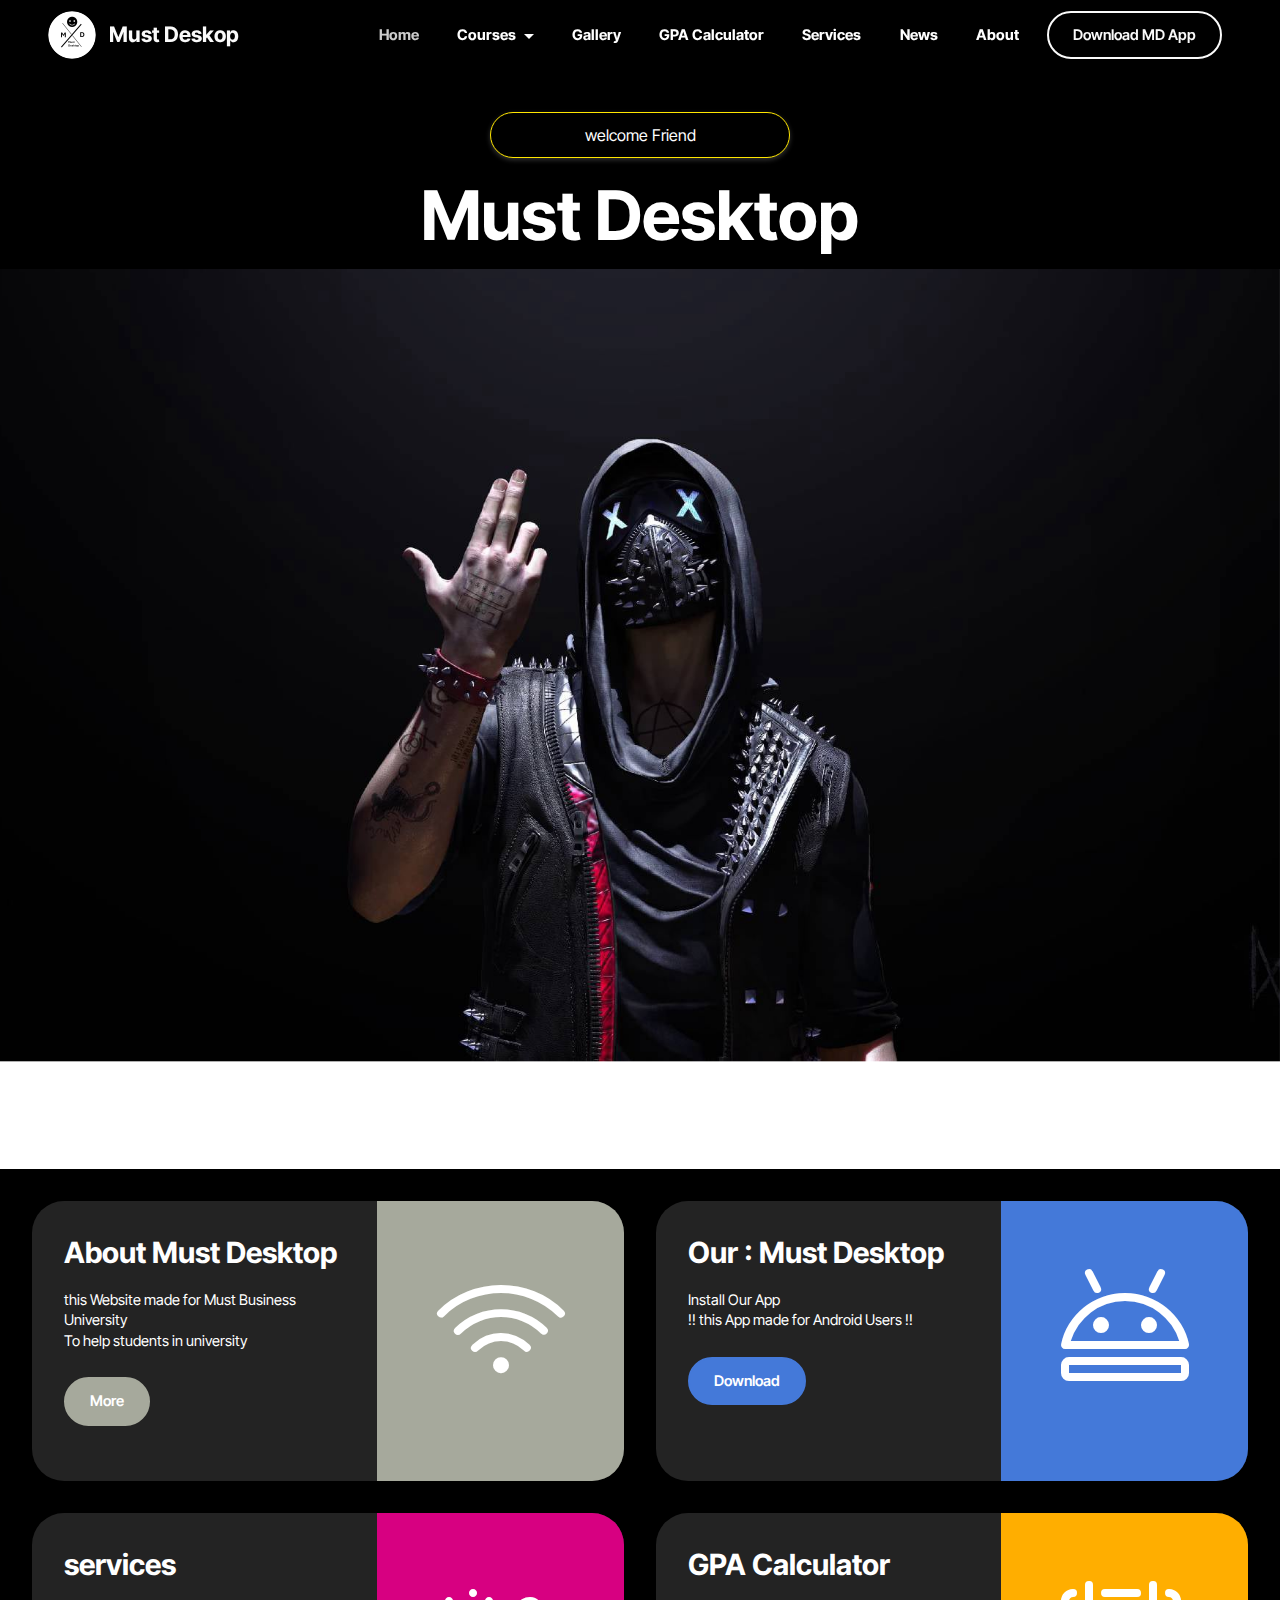
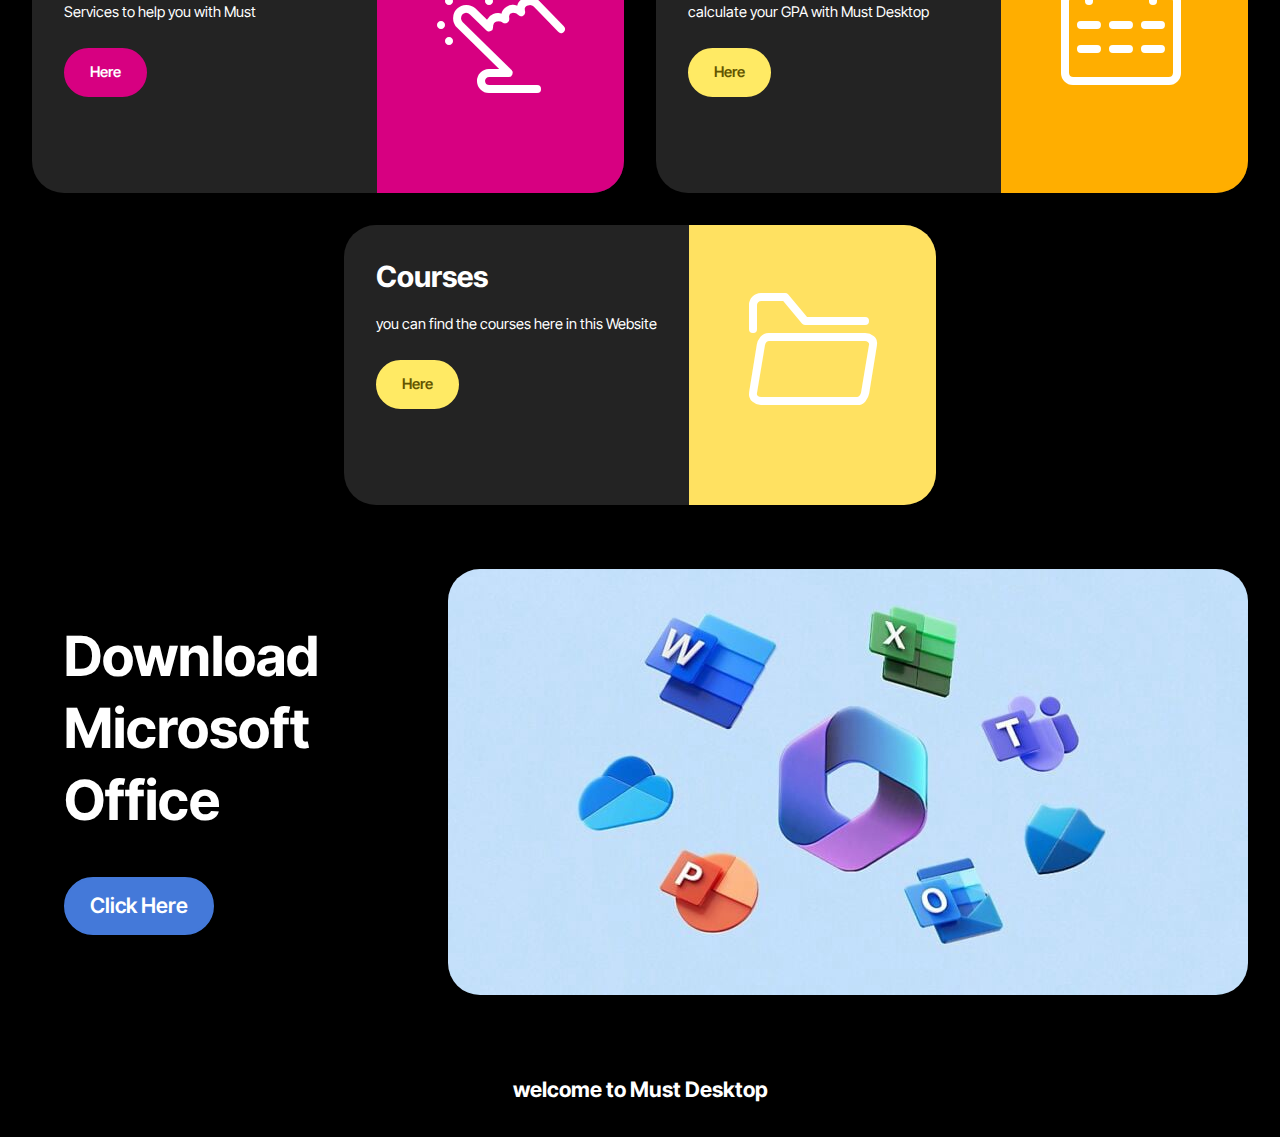
==== commit c75f7278: "Add files via upload" ====
--- a/index.html
+++ b/index.html
@@ -214,7 +214,7 @@
                 </div>
             </div>
 
-            <div class="card col-12 col-lg-6">
+          <!--  <div class="card col-12 col-lg-6">
                 <div class="card-wrapper mbr-flex">
                     <div class="card-box align-left">
                         
@@ -225,7 +225,7 @@
                     </div>
                     <div class="img-wrapper img2 align-center">
                         <span class="mbr-iconfont mobi-mbri-phone mobi-mbri"></span>
-                    </div>
+                    </div> -->
                 </div>
             </div>
         </div>
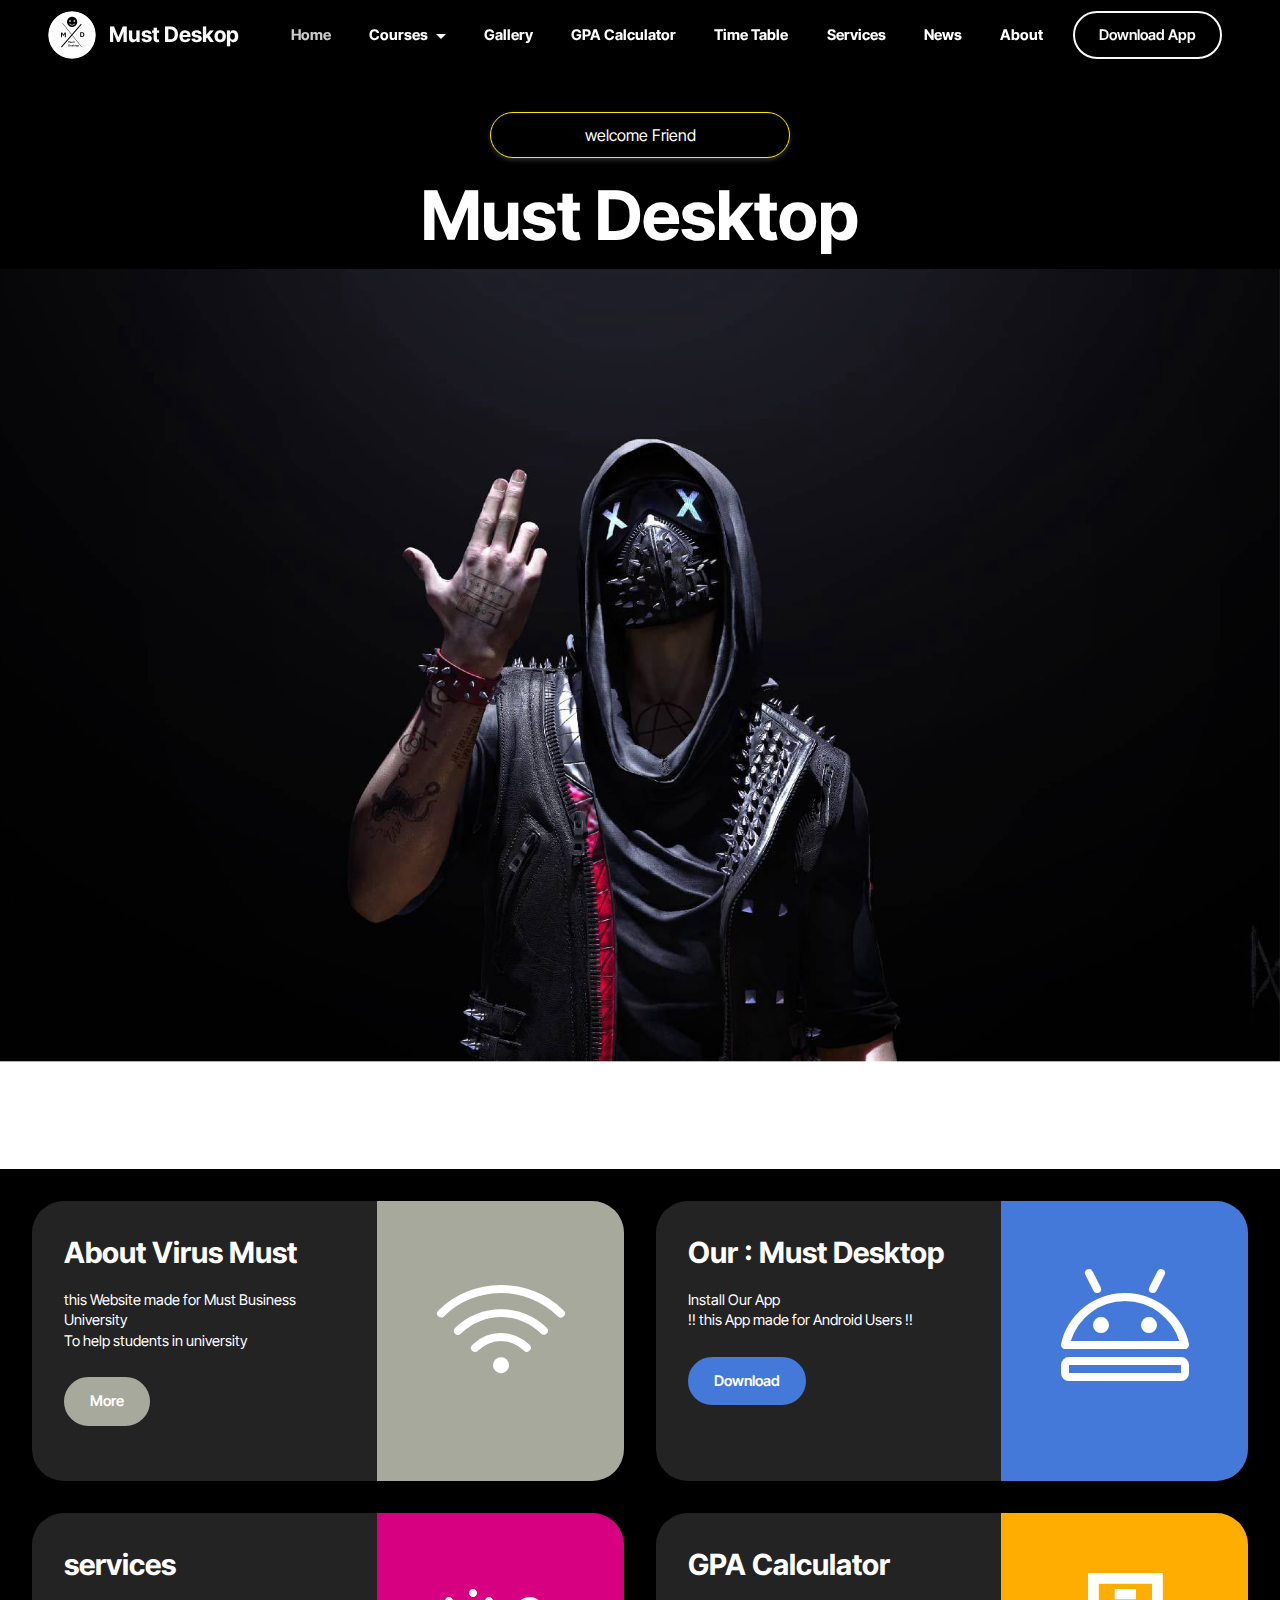
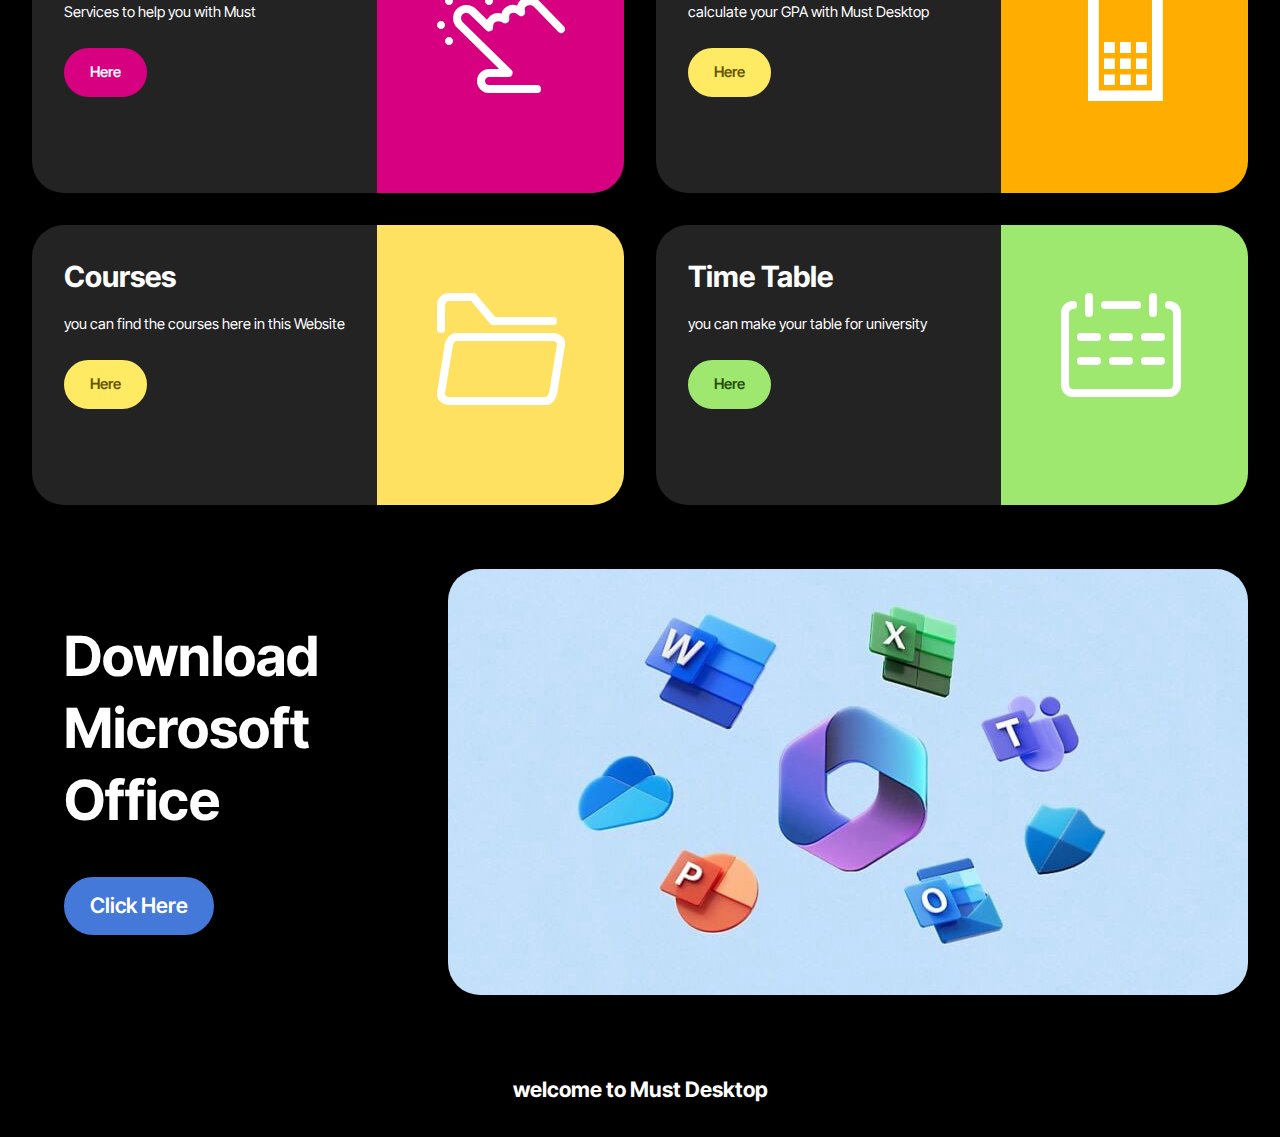
==== commit 70d0a5ba: "Add files via upload" ====
--- a/index.html
+++ b/index.html
@@ -27,16 +27,15 @@
   <link rel="stylesheet" href="assets/theme/css/style.css">
   <link rel="preload" href="https://fonts.googleapis.com/css?family=Inter+Tight:100,200,300,400,500,600,700,800,900,100i,200i,300i,400i,500i,600i,700i,800i,900i&display=swap" as="style" onload="this.onload=null;this.rel='stylesheet'">
   <noscript><link rel="stylesheet" href="https://fonts.googleapis.com/css?family=Inter+Tight:100,200,300,400,500,600,700,800,900,100i,200i,300i,400i,500i,600i,700i,800i,900i&display=swap"></noscript>
-  <link rel="preload" as="style" href="assets/mobirise/css/mbr-additional.css?v=5UzXDF"><link rel="stylesheet" href="assets/mobirise/css/mbr-additional.css?v=5UzXDF" type="text/css">
+  <link rel="preload" as="style" href="assets/mobirise/css/mbr-additional.css?v=0Ibex6"><link rel="stylesheet" href="assets/mobirise/css/mbr-additional.css?v=0Ibex6" type="text/css">
   <link rel="stylesheet" href="bott/styleb.css">
   <link rel="stylesheet" href="bott/stylm.css">
   
   
+  
 </head>
 <body>
-    
-
-
+  
   <section data-bs-version="5.1" class="menu menu2 cid-ui3Yb6I7RY" once="menu" id="menu2-0">
     
     <nav class="navbar navbar-dropdown navbar-fixed-top navbar-expand-lg">
@@ -58,12 +57,12 @@
                 </div>
             </button>
             <div class="collapse navbar-collapse" id="navbarSupportedContent">
-                <ul class="navbar-nav nav-dropdown" data-app-modern-menu="true"><li class="nav-item"><a class="nav-link link text-secondary text-primary display-4" href="index.html"><strong>Home</strong></a></li><li class="nav-item dropdown"><a class="nav-link link text-secondary text-primary dropdown-toggle display-4" href="about.html" data-toggle="dropdown-submenu" data-bs-toggle="dropdown" data-bs-auto-close="outside" aria-expanded="false"><strong>Courses</strong></a><div class="dropdown-menu" aria-labelledby="dropdown-895"><a class="text-secondary text-primary dropdown-item display-4" href="busm.html"><strong>Business</strong></a><a class="text-secondary text-primary dropdown-item display-4" href="med.html"><strong>Media</strong></a></div></li><li class="nav-item"><a class="nav-link link text-secondary text-primary show display-4" href="gallery.html"><strong>Gallery</strong></a></li><li class="nav-item"><a class="nav-link link text-secondary text-primary display-4" href="calc.html"><strong>GPA Calculator</strong></a></li>
+                <ul class="navbar-nav nav-dropdown" data-app-modern-menu="true"><li class="nav-item"><a class="nav-link link text-secondary text-primary display-4" href="index.html"><strong>Home</strong></a></li><li class="nav-item dropdown"><a class="nav-link link text-secondary text-primary dropdown-toggle display-4" href="about.html" data-toggle="dropdown-submenu" data-bs-toggle="dropdown" data-bs-auto-close="outside" aria-expanded="false"><strong>Courses</strong></a><div class="dropdown-menu" aria-labelledby="dropdown-895"><a class="text-secondary text-primary dropdown-item display-4" href="busm.html"><strong>Business</strong></a><a class="text-secondary text-primary dropdown-item display-4" href="med.html"><strong>Media</strong></a></div></li><li class="nav-item"><a class="nav-link link text-secondary text-primary show display-4" href="gallery.html"><strong>Gallery</strong></a></li><li class="nav-item"><a class="nav-link link text-secondary text-primary display-4" href="calc.html"><strong>GPA Calculator</strong></a></li><li class="nav-item"><a class="nav-link link text-secondary text-primary display-4" href="side/side.html" target="_blank"><strong>Time Table</strong></a></li>
                     <li class="nav-item"><a class="nav-link link text-secondary text-primary display-4" href="serv.html"><strong>
                             Services</strong></a></li><li class="nav-item"><a class="nav-link link text-secondary text-primary display-4" href="news.html#news09-1a"><strong>News</strong></a></li><li class="nav-item"><a class="nav-link link text-secondary text-primary display-4" href="about.html"><strong>About</strong></a></li></ul>
                 
                 <div class="navbar-buttons mbr-section-btn"><a class="btn btn-white-outline display-4" href="serv.html#article05-1d">
-                        Download MD App<br></a></div>
+                        Download App<br></a></div>
             </div>
         </div>
     </nav>
@@ -120,7 +119,7 @@
                 <div class="card-wrapper mbr-flex">
                     <div class="card-box align-left">
                         
-                        <h5 class="card-title mbr-fonts-style align-left mb-3 display-5"><strong>About Must Desktop</strong></h5>
+                        <h5 class="card-title mbr-fonts-style align-left mb-3 display-5"><strong>About Virus Must</strong></h5>
                         <p class="mbr-text mbr-fonts-style mb-3 display-4">this Website made for Must Business University
 <br>To help students in university</p>
                         <div class="mbr-section-btn"><a href="about.html" class="btn btn-info display-4">More</a></div>
@@ -181,7 +180,7 @@
                         <div class="mbr-section-btn"><a href="calc.html#article07-1f" class="btn btn-primary display-4">Here</a></div>
                     </div>
                     <div class="img-wrapper img2 align-center">
-                        <span class="mbr-iconfont mbrib-calendar"></span>
+                        <span class="mbr-iconfont mobi-mbri-mobile mobi-mbri"></span>
                     </div>
                 </div>
             </div>
@@ -214,18 +213,17 @@
                 </div>
             </div>
 
-          <!--  <div class="card col-12 col-lg-6">
-                <div class="card-wrapper mbr-flex">
-                    <div class="card-box align-left">
-                        
-                        <h5 class="card-title mbr-fonts-style align-left mb-3 display-5"><strong>Contact US</strong></h5>
-                        <p class="mbr-text mbr-fonts-style mb-3 display-4">
-                            you can contact me from here</p>
-                        <div class="mbr-section-btn"><a href="contact.html" class="btn btn-success display-4">Here</a></div>
+            <div class="card col-12 col-lg-6">
+                <div class="card-wrapper mbr-flex">
+                    <div class="card-box align-left">
+                        
+                        <h5 class="card-title mbr-fonts-style align-left mb-3 display-5"><strong>Time Table</strong></h5>
+                        <p class="mbr-text mbr-fonts-style mb-3 display-4">you can make your table for university</p>
+                        <div class="mbr-section-btn"><a href="side/side.html" class="btn btn-success display-4">Here</a></div>
                     </div>
                     <div class="img-wrapper img2 align-center">
-                        <span class="mbr-iconfont mobi-mbri-phone mobi-mbri"></span>
-                    </div> -->
+                        <span class="mbr-iconfont mbrib-calendar"></span>
+                    </div>
                 </div>
             </div>
         </div>
@@ -268,37 +266,33 @@
             </div>
         </div>
     </div>
-<script src="assets/bootstrap/js/bootstrap.bundle.min.js"></script>  <script src="assets/parallax/jarallax.js"></script>  <script src="assets/smoothscroll/smooth-scroll.js"></script>  <script src="assets/ytplayer/index.js"></script>  <script src="assets/dropdown/js/navbar-dropdown.js"></script>  <script src="assets/theme/js/script.js"></script>  
-  
-  
- <div id="scrollToTop" class="scrollToTop mbr-arrow-up"><a style="text-align: center;"><i class="mbr-arrow-up-icon mbr-arrow-up-icon-cm cm-icon cm-icon-smallarrow-up"></i></a></div>
-    <input name="animation" type="hidden">
-
-    
-      <div class="bottom-nav">
-          <a href="index.html" class="nav-link">
-              <img src="bott/iconbott/home_24dp_E8EAED.svg" alt="Home">
-              <span style="font-size: 9px;">Home</span>
-          </a>
-          <a href="bus.html" class="nav-link">
-              <img src="bott/iconbott/folder_24dp_E8EAED.svg" alt="Courses">
-              <span style="font-size: 9px;">Courses</span>
-          </a>
-          <a href="serv.html" class="nav-link">
-              <img src="bott/iconbott/dns_24dp_E8EAED.svg" alt="Gallery">
-              <span style="font-size: 9px;" >Services</span>
-          </a>
-          <a href="calc.html" class="nav-link">
-              <img src="bott/iconbott/calculate_24dp_E8EAED.svg" alt="About">
-              <span style="font-size: 9px;">GPA Calculator</span>
-          </a>
-          <a href="about.html" class="nav-link">
-              <img src="bott/iconbott/bolt_24dp_E8EAED.svg" alt="About">
-              <span style="font-size: 9px;">About</span>
-            </a>
-      </div>
-    
-      <script src="bott/script.js"></script>
-      <script src="bott/scripts.js"></script>
+</section><script src="assets/bootstrap/js/bootstrap.bundle.min.js"></script>  <script src="assets/parallax/jarallax.js"></script>  <script src="assets/smoothscroll/smooth-scroll.js"></script>  <script src="assets/ytplayer/index.js"></script>  <script src="assets/dropdown/js/navbar-dropdown.js"></script>  <script src="assets/theme/js/script.js"></script>  
+<div class="bottom-nav">
+    <a href="index.html" class="nav-link">
+        <img src="bott/iconbott/home_24dp_E8EAED.svg" alt="Home">
+        <span style="font-size: 9px;">Home</span>
+    </a>
+    <a href="bus.html" class="nav-link">
+        <img src="bott/iconbott/folder_24dp_E8EAED.svg" alt="Courses">
+        <span style="font-size: 9px;">Courses</span>
+    </a>
+    <a href="serv.html" class="nav-link">
+        <img src="bott/iconbott/dns_24dp_E8EAED.svg" alt="Gallery">
+        <span style="font-size: 9px;" >Services</span>
+    </a>
+    <a href="calc.html" class="nav-link">
+        <img src="bott/iconbott/calculate_24dp_E8EAED.svg" alt="About">
+        <span style="font-size: 9px;">GPA Calculator</span>
+    </a>
+    <a href="about.html" class="nav-link">
+        <img src="bott/iconbott/bolt_24dp_E8EAED.svg" alt="About">
+        <span style="font-size: 9px;">About</span>
+      </a>
+</div>
+
+<script src="bott/script.js"></script>
+<script src="bott/scripts.js"></script>
+  
+  <input name="animation" type="hidden">
   </body>
 </html>--- a/assets/mobirise/css/mbr-additional.css
+++ b/assets/mobirise/css/mbr-additional.css
@@ -632,8 +632,8 @@
   color: #ffa4db;
 }
 /* Scroll to top button*/
-#scrollToTop a {
-  border-radius: 100px;
+.scrollToTop_wraper {
+  display: none;
 }
 .form-control {
   font-family: 'Inter Tight', sans-serif;
--- a/assets/mobirise/css/mbr-additional.css
+++ b/assets/mobirise/css/mbr-additional.css
@@ -632,8 +632,8 @@
   color: #ffa4db;
 }
 /* Scroll to top button*/
-#scrollToTop a {
-  border-radius: 100px;
+.scrollToTop_wraper {
+  display: none;
 }
 .form-control {
   font-family: 'Inter Tight', sans-serif;
